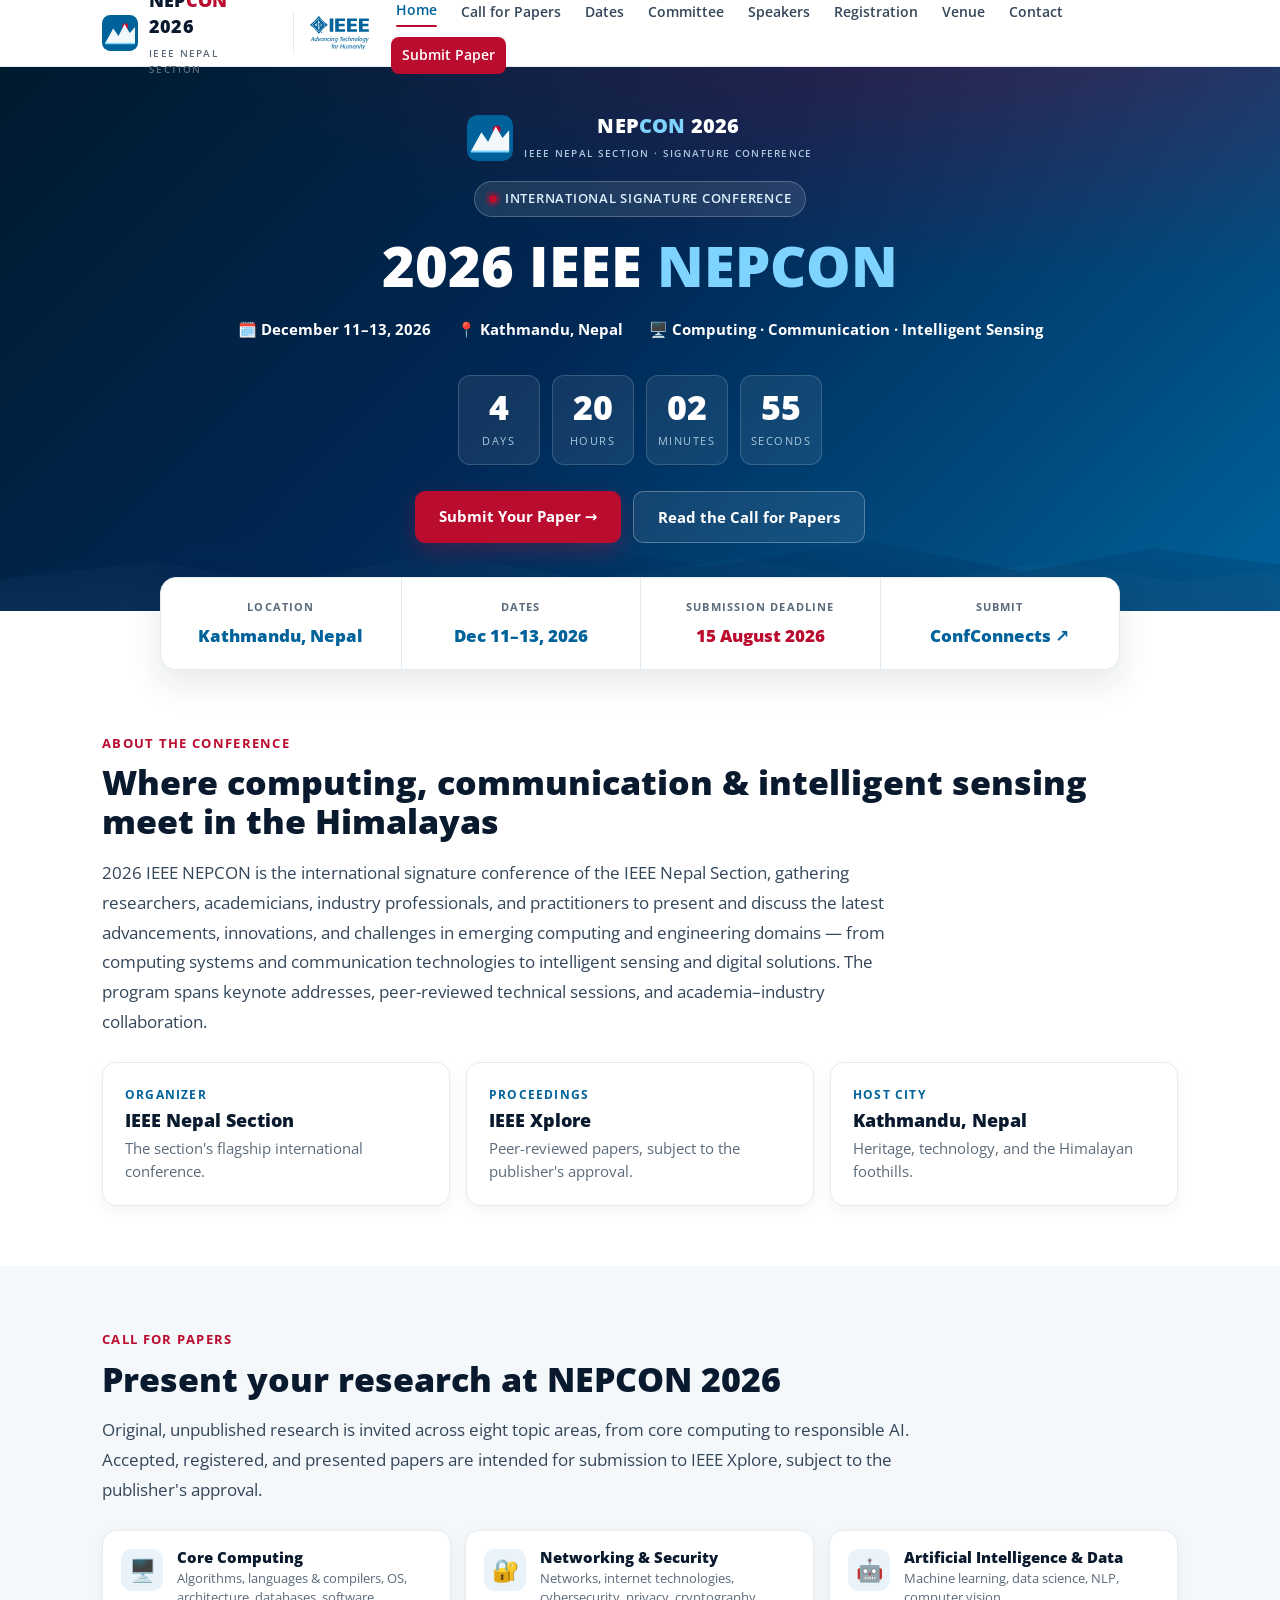
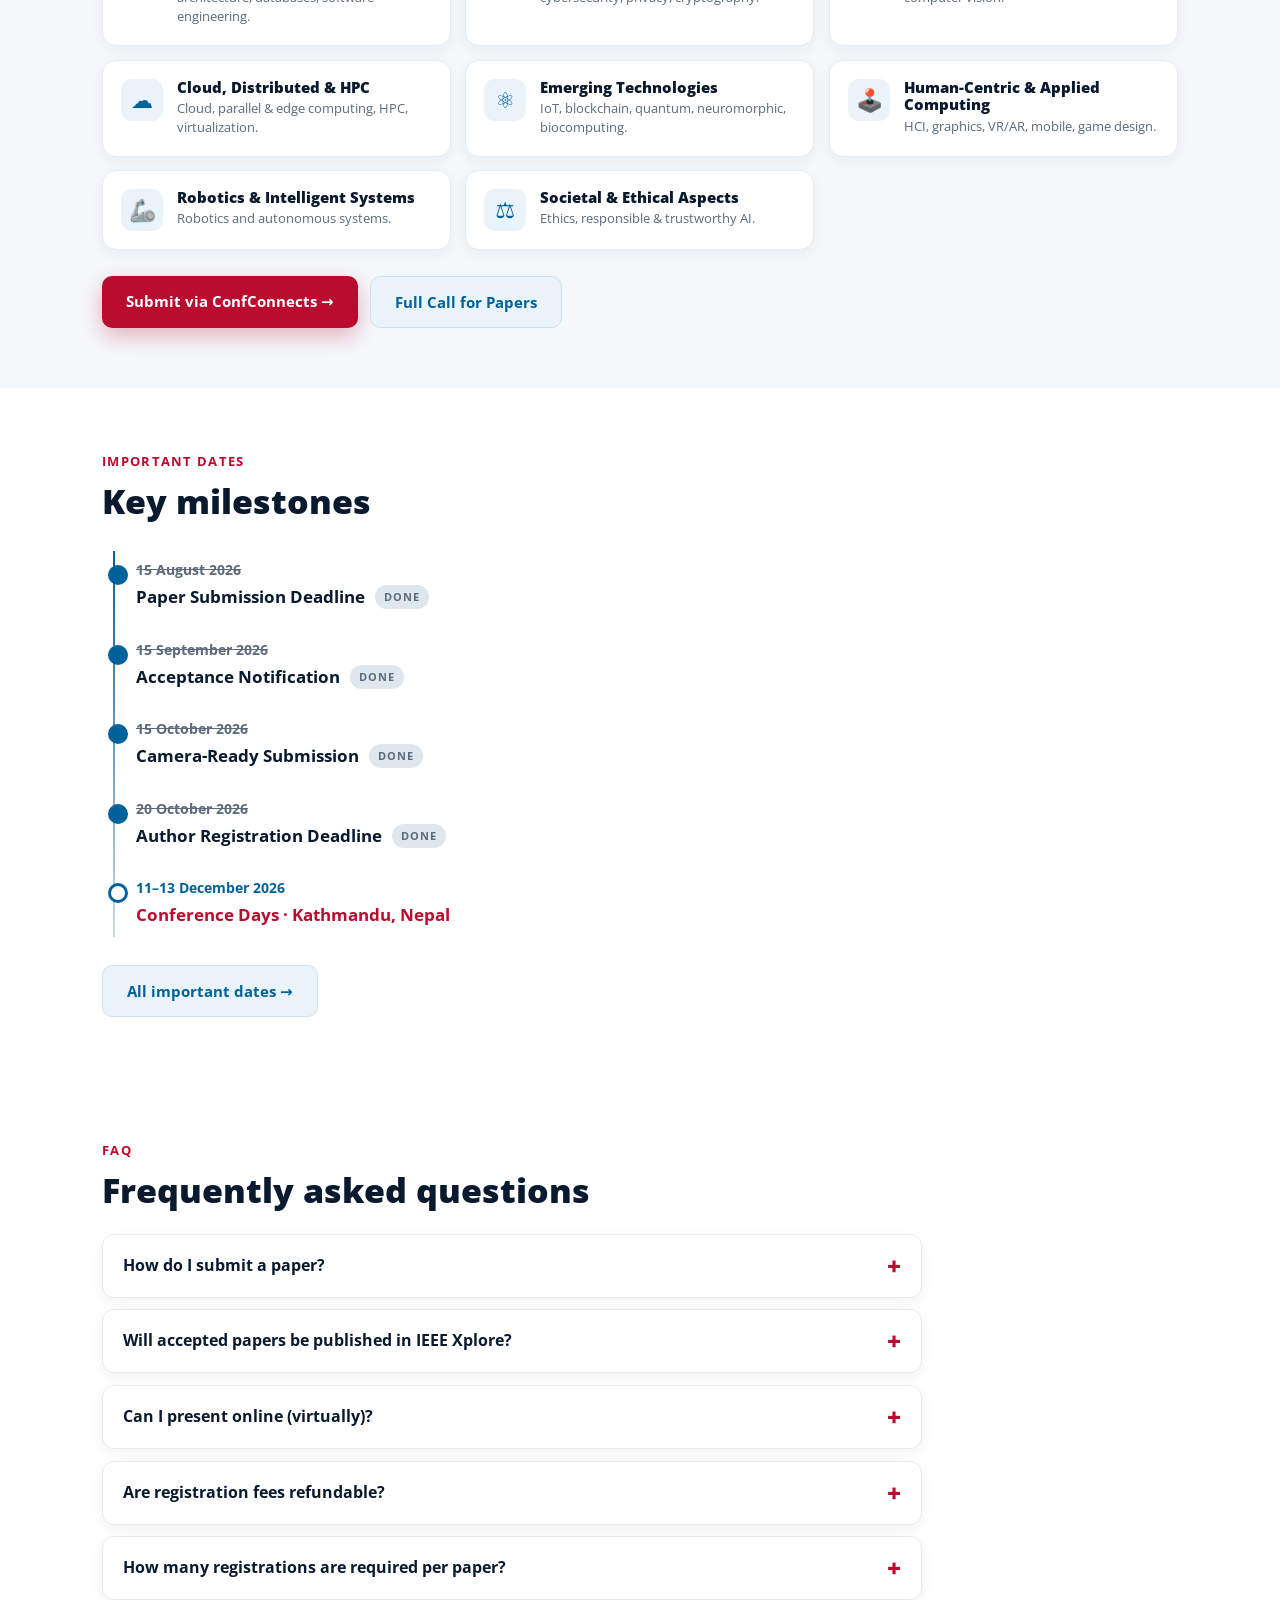
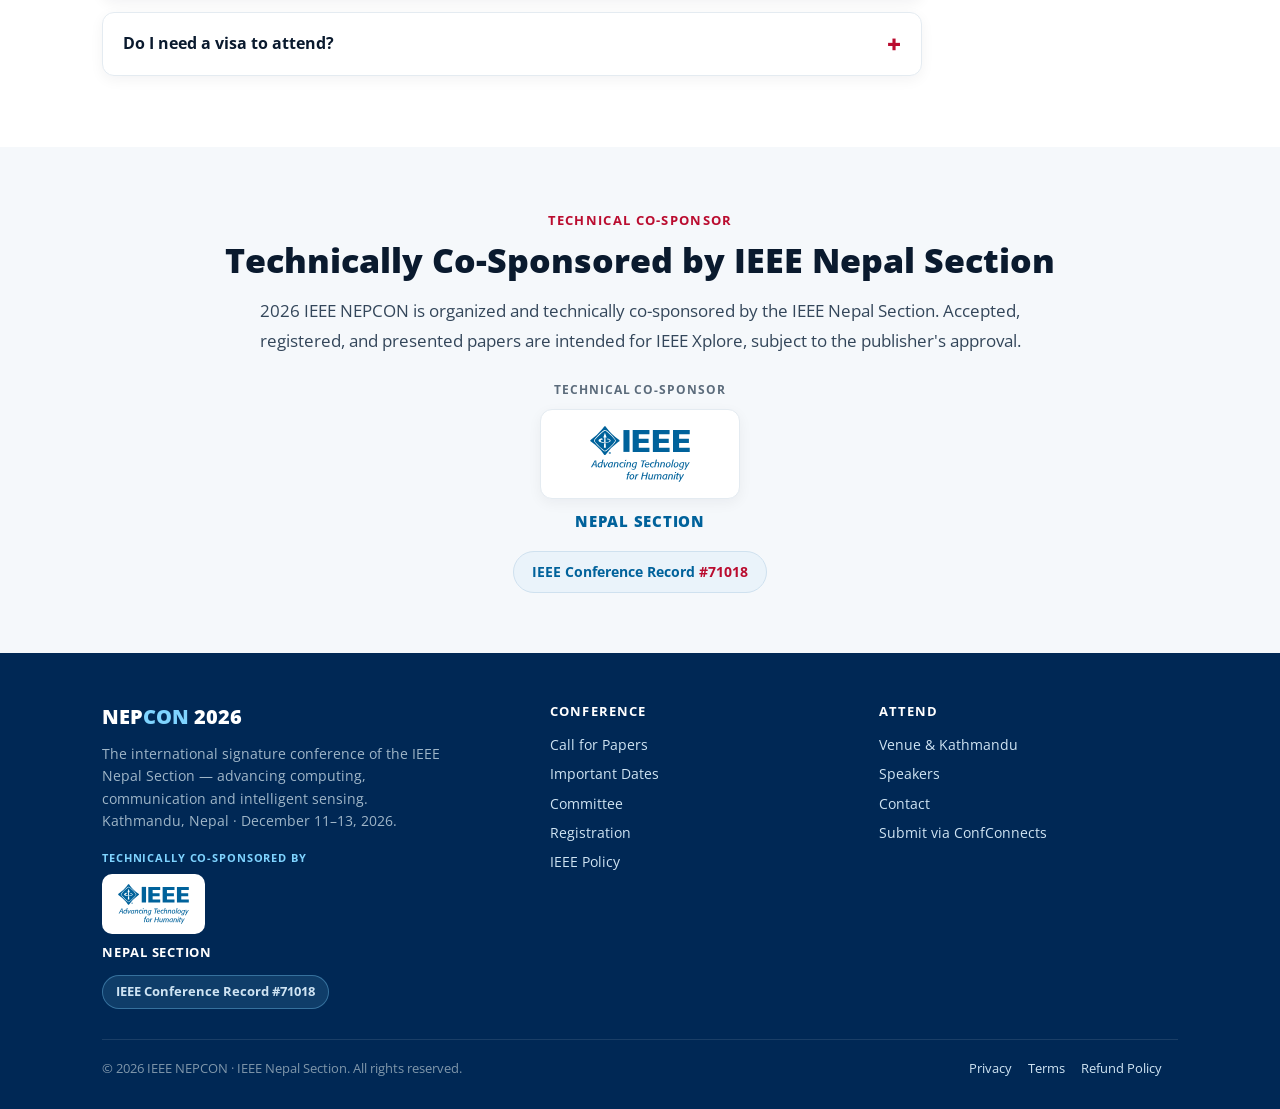
==== index.html @ d1134e8e "Initial site: 2026 IEEE NEPCON multipage website Full static site (home, CFP, dates, committee, spea" ====
<!DOCTYPE html>
<html lang="en">
<head>
<meta charset="UTF-8" />
<meta name="viewport" content="width=device-width, initial-scale=1" />
<title>2026 IEEE NEPCON — International Signature Conference of IEEE Nepal Section</title>
<meta name="description" content="2026 IEEE NEPCON — the international signature conference of the IEEE Nepal Section. Kathmandu, Nepal · December 11–13, 2026. Submit via ConfConnects." />
<link rel="icon" type="image/svg+xml" href="assets/favicon.svg" />
<link rel="stylesheet" href="assets/style.css" />
</head>
<body data-page="home">

  <section class="hero">
    <div class="inner">
      <a class="lockup" href="index.html">
        <svg class="logo" width="46" height="46" viewBox="0 0 48 48" aria-hidden="true">
          <rect width="48" height="48" rx="11" fill="#00629B"/>
          <circle cx="31" cy="15" r="4" fill="#BA0C2F"/>
          <path d="M4 38 L15 18 L22 28 L30 12 L37 24 L44 16 L44 38 Z" fill="#ffffff" opacity=".95"/>
          <path d="M4 38 L44 38" stroke="#7fd4ff" stroke-width="2"/>
        </svg>
        <span><span class="wm1">NEP<em>CON</em> 2026</span><span class="wm2">IEEE Nepal Section · Signature Conference</span></span>
      </a>
      <div><span class="badge"><span class="dot"></span>International Signature Conference</span></div>
      <h1>2026 IEEE <em>NEPCON</em></h1>
      <div class="hmeta">
        <span>🗓️ <b>December 11–13, 2026</b></span>
        <span>📍 <b>Kathmandu, Nepal</b></span>
        <span>🖥️ <b>Computing · Communication · Intelligent Sensing</b></span>
      </div>
      <div class="countdown" id="countdown"></div>
      <div class="actions">
        <a class="btn btn--primary" href="https://app.confconnects.com/conference/m8BpmCrWuCTHCgJbGHs0" target="_blank" rel="noopener">Submit Your Paper →</a>
        <a class="btn btn--ghost" href="call-for-papers.html">Read the Call for Papers</a>
      </div>
    </div>
  </section>

  <main>
    <div class="container">
      <div class="quickfacts">
        <div class="qf"><div class="qk">Location</div><div class="qv">Kathmandu, Nepal</div></div>
        <div class="qf"><div class="qk">Dates</div><div class="qv">Dec 11–13, 2026</div></div>
        <div class="qf"><div class="qk">Submission Deadline</div><div class="qv accent">15 August 2026</div></div>
        <div class="qf"><div class="qk">Submit</div><div class="qv"><a href="https://app.confconnects.com/conference/m8BpmCrWuCTHCgJbGHs0" target="_blank" rel="noopener">ConfConnects ↗</a></div></div>
      </div>
    </div>

    <section class="section">
      <div class="container">
        <span class="eyebrow">About the Conference</span>
        <h2 class="st">Where computing, communication &amp; intelligent sensing meet in the Himalayas</h2>
        <p class="lead">2026 IEEE NEPCON is the international signature conference of the IEEE Nepal Section,
        gathering researchers, academicians, industry professionals, and practitioners to present and discuss
        the latest advancements, innovations, and challenges in emerging computing and engineering domains —
        from computing systems and communication technologies to intelligent sensing and digital solutions.
        The program spans keynote addresses, peer-reviewed technical sessions, and academia–industry collaboration.</p>
        <div class="cards">
          <div class="card"><div class="k">Organizer</div><h3>IEEE Nepal Section</h3><p>The section's flagship international conference.</p></div>
          <div class="card"><div class="k">Proceedings</div><h3>IEEE Xplore</h3><p>Peer-reviewed papers, subject to the publisher's approval.</p></div>
          <div class="card"><div class="k">Host City</div><h3>Kathmandu, Nepal</h3><p>Heritage, technology, and the Himalayan foothills.</p></div>
        </div>
      </div>
    </section>

    <section class="section section--snow">
      <div class="container">
        <span class="eyebrow">Call for Papers</span>
        <h2 class="st">Present your research at NEPCON 2026</h2>
        <p class="lead">Original, unpublished research is invited across eight topic areas, from core computing to
        responsible AI. Accepted, registered, and presented papers are intended for submission to IEEE Xplore,
        subject to the publisher's approval.</p>
        <div class="tracks">
          <div class="track"><div class="ico">🖥️</div><div><h3>Core Computing</h3><p>Algorithms, languages &amp; compilers, OS, architecture, databases, software engineering.</p></div></div>
          <div class="track"><div class="ico">🔐</div><div><h3>Networking &amp; Security</h3><p>Networks, internet technologies, cybersecurity, privacy, cryptography.</p></div></div>
          <div class="track"><div class="ico">🤖</div><div><h3>Artificial Intelligence &amp; Data</h3><p>Machine learning, data science, NLP, computer vision.</p></div></div>
          <div class="track"><div class="ico">☁️</div><div><h3>Cloud, Distributed &amp; HPC</h3><p>Cloud, parallel &amp; edge computing, HPC, virtualization.</p></div></div>
          <div class="track"><div class="ico">⚛️</div><div><h3>Emerging Technologies</h3><p>IoT, blockchain, quantum, neuromorphic, biocomputing.</p></div></div>
          <div class="track"><div class="ico">🕹️</div><div><h3>Human-Centric &amp; Applied Computing</h3><p>HCI, graphics, VR/AR, mobile, game design.</p></div></div>
          <div class="track"><div class="ico">🦾</div><div><h3>Robotics &amp; Intelligent Systems</h3><p>Robotics and autonomous systems.</p></div></div>
          <div class="track"><div class="ico">⚖️</div><div><h3>Societal &amp; Ethical Aspects</h3><p>Ethics, responsible &amp; trustworthy AI.</p></div></div>
        </div>
        <div class="actions" style="justify-content:flex-start;margin-top:26px;">
          <a class="btn btn--primary" href="https://app.confconnects.com/conference/m8BpmCrWuCTHCgJbGHs0" target="_blank" rel="noopener">Submit via ConfConnects →</a>
          <a class="btn btn--light" href="call-for-papers.html">Full Call for Papers</a>
        </div>
      </div>
    </section>

    <section class="section">
      <div class="container">
        <span class="eyebrow">Important Dates</span>
        <h2 class="st">Key milestones</h2>
        <ul class="timeline">
          <li class="item" data-date="2026-08-15"><div class="date">15 August 2026</div><div class="ttl">Paper Submission Deadline</div></li>
          <li class="item" data-date="2026-09-15"><div class="date">15 September 2026</div><div class="ttl">Acceptance Notification</div></li>
          <li class="item" data-date="2026-10-15"><div class="date">15 October 2026</div><div class="ttl">Camera-Ready Submission</div></li>
          <li class="item" data-date="2026-10-20"><div class="date">20 October 2026</div><div class="ttl">Author Registration Deadline</div></li>
          <li class="item final" data-date="2026-12-11"><div class="date">11–13 December 2026</div><div class="ttl">Conference Days · Kathmandu, Nepal</div></li>
        </ul>
        <div style="margin-top:22px;"><a class="btn btn--light" href="important-dates.html">All important dates →</a></div>
      </div>
    </section>

    <section class="section">
      <div class="container">
        <span class="eyebrow">FAQ</span>
        <h2 class="st">Frequently asked questions</h2>
        <div class="faq">
          <details><summary>How do I submit a paper?</summary><p>All papers are submitted electronically through the <a href="https://app.confconnects.com/conference/m8BpmCrWuCTHCgJbGHs0" target="_blank" rel="noopener">ConfConnects portal</a> using the official IEEE conference paper template (2-column). The submission deadline is 15 August 2026 — see the <a href="call-for-papers.html">Call for Papers</a>.</p></details>
          <details><summary>Will accepted papers be published in IEEE Xplore?</summary><p>Accepted, registered, and presented papers are intended for submission to IEEE Xplore, subject to the publisher's approval and IEEE quality review.</p></details>
          <details><summary>Can I present online (virtually)?</summary><p>Yes, where permitted. Please note that <b>online presenters are not eligible for the conference kit</b> or other on-site physical materials. See <a href="registration.html">Registration</a>.</p></details>
          <details><summary>Are registration fees refundable?</summary><p>No. All registration fees are <b>non-refundable and non-transferable</b> once paid. Please review the <a href="refund.html">Refund Policy</a> before registering.</p></details>
          <details><summary>How many registrations are required per paper?</summary><p>At least one author of each accepted paper must complete a full author registration by 20 October 2026 for the paper to be presented and included in the proceedings.</p></details>
          <details><summary>Do I need a visa to attend?</summary><p>Many nationalities can obtain a visa on arrival at Tribhuvan International Airport (KTM); please verify your country's requirements in advance. Contact the organizing committee for an official invitation letter — see <a href="venue.html">Venue</a>.</p></details>
        </div>
      </div>
    </section>

    <section class="section section--snow">
      <div class="container" style="text-align:center;">
        <span class="eyebrow">Technical Co-Sponsor</span>
        <h2 class="st">Technically Co-Sponsored by IEEE Nepal Section</h2>
        <p class="lead" style="margin:0 auto;">2026 IEEE NEPCON is organized and technically co-sponsored by the
        IEEE Nepal Section. Accepted, registered, and presented papers are intended for IEEE Xplore, subject to the
        publisher's approval.</p>
        <div class="sponsor">
          <div class="slot">
            <span class="cap">Technical Co-Sponsor</span>
            <div class="logo-frame">
              <img src="assets/ieee-logo.svg" alt="IEEE Nepal Section — technical co-sponsor"
                onerror="this.style.display='none';this.nextElementSibling.style.display='block';">
              <span class="logo-text" style="display:none"><span class="l1">IEEE</span></span>
            </div>
            <div class="sec-name">Nepal Section</div>
          </div>
        </div>
        <p class="conf-badge"><a href="https://conferences.ieee.org/conferences_events/conferences/conferencedetails/71018" target="_blank" rel="noopener">IEEE Conference Record <b>#71018</b></a></p>
      </div>
    </section>
  </main>

  <script src="assets/site.js"></script>
</body>
</html>
---- assets/style.css ----
/* ============================================================
   2026 IEEE NEPCON — shared stylesheet (IEEE master-brand aligned)
   IEEE Blue #00629B primary · approved red #BA0C2F accent · Open Sans
   ============================================================ */
@import url('https://fonts.googleapis.com/css2?family=Open+Sans:wght@400;500;600;700;800&display=swap');

:root{
  --ieee:#00629B; --ieee-dark:#002855; --ieee-light:#eaf3fa;
  --accent:#BA0C2F; --navy:#0A1A2E; --snow:#F5F8FB; --slate:#5B6B7B;
  --line:#e4ebf1; --maxw:1120px;
}
*{ margin:0; padding:0; box-sizing:border-box; }
html{ scroll-behavior:smooth; }
body{ font-family:'Open Sans',system-ui,sans-serif; color:var(--navy); background:#fff;
  font-size:16px; line-height:1.6; -webkit-font-smoothing:antialiased; }
a{ color:var(--ieee); text-decoration:none; }
a:hover{ text-decoration:underline; }
img{ max-width:100%; }
.container{ max-width:var(--maxw); margin:0 auto; padding:0 22px; }
.eyebrow{ color:var(--accent); font-weight:700; letter-spacing:.1em; text-transform:uppercase; font-size:13px; }
h1,h2,h3{ font-weight:800; line-height:1.15; }

/* ---------- Buttons ---------- */
.btn{ display:inline-block; font-weight:700; font-size:15px; text-decoration:none; padding:13px 24px;
  border-radius:10px; transition:transform .15s, box-shadow .15s; cursor:pointer; }
.btn:hover{ transform:translateY(-2px); text-decoration:none; }
.btn--primary{ background:var(--accent); color:#fff; box-shadow:0 8px 22px rgba(186,12,47,.3); }
.btn--ieee{ background:var(--ieee); color:#fff; box-shadow:0 8px 22px rgba(0,98,155,.25); }
.btn--ghost{ background:rgba(255,255,255,.08); color:#fff; border:1px solid rgba(255,255,255,.28); }
.btn--light{ background:var(--ieee-light); color:var(--ieee); border:1px solid #cfe1ef; }

/* ---------- Brand lockup (conference wordmark — NOT the IEEE logo) ---------- */
.lockup{ display:inline-flex; align-items:center; gap:11px; text-decoration:none; }
.lockup:hover{ text-decoration:none; }
.lockup .logo{ flex-shrink:0; }
.lockup .wm1{ font-weight:800; font-size:18px; letter-spacing:.01em; color:var(--navy); line-height:1; }
.lockup .wm1 em{ font-style:normal; color:var(--accent); }
.lockup .wm2{ display:block; font-size:10px; font-weight:600; letter-spacing:.13em;
  text-transform:uppercase; color:var(--slate); margin-top:4px; }

/* ---------- Header / nav ---------- */
.site-header{ position:sticky; top:0; z-index:60; background:rgba(255,255,255,.93);
  backdrop-filter:blur(8px); border-bottom:1px solid var(--line); }
.site-header .inner{ display:flex; align-items:center; gap:16px; height:66px; }
.nav{ margin-left:auto; display:flex; align-items:center; gap:2px; flex-wrap:wrap; }
.nav a{ font-size:13.5px; font-weight:600; color:#33465a; padding:8px 11px; border-radius:8px; }
.nav a:hover{ background:var(--snow); color:var(--ieee); text-decoration:none; }
.nav a.active{ color:var(--ieee); }
.nav a.active::after{ content:""; display:block; height:2px; background:var(--accent); border-radius:2px; margin-top:3px; }
.nav a.cta{ background:var(--accent); color:#fff; margin-left:6px; }
.nav a.cta:hover{ background:#9d0a28; color:#fff; }
.nav-toggle{ display:none; margin-left:auto; background:none; border:1px solid var(--line);
  border-radius:8px; padding:8px 10px; font-size:18px; color:var(--ieee); cursor:pointer; }
@media(max-width:940px){
  .nav-toggle{ display:block; }
  .nav{ position:absolute; top:66px; left:0; right:0; flex-direction:column; align-items:stretch;
    background:#fff; border-bottom:1px solid var(--line); padding:10px 22px 16px; gap:2px;
    box-shadow:0 12px 24px rgba(10,26,46,.08); display:none; }
  .nav.open{ display:flex; }
  .nav a{ padding:11px 12px; font-size:15px; }
  .nav a.active::after{ display:none; }
  .nav a.cta{ margin:6px 0 0; text-align:center; }
}

/* ---------- Home hero ---------- */
.hero{ position:relative; overflow:hidden; padding:48px 24px 68px; text-align:center; color:#fff;
  background:radial-gradient(120% 90% at 82% -10%, rgba(186,12,47,.28), transparent 55%),
    linear-gradient(135deg,#001a2e 0%,var(--ieee-dark) 46%,var(--ieee) 100%); }
.hero::after{ content:""; position:absolute; left:0; right:0; bottom:-1px; height:72px;
  background:linear-gradient(to top,rgba(255,255,255,.06),transparent);
  clip-path:polygon(0 100%,0 55%,12% 30%,22% 60%,34% 18%,46% 55%,58% 25%,70% 62%,82% 30%,92% 58%,100% 40%,100% 100%); }
.hero .inner{ position:relative; z-index:2; max-width:920px; margin:0 auto; }
.hero .lockup{ margin-bottom:20px; }
.hero .lockup .wm1{ color:#fff; font-size:20px; }
.hero .lockup .wm1 em{ color:#7fd4ff; }
.hero .lockup .wm2{ color:#a9c9dd; }
.badge{ display:inline-flex; align-items:center; gap:8px; font-size:12.5px; font-weight:600; letter-spacing:.06em;
  text-transform:uppercase; padding:7px 14px; border-radius:999px; background:rgba(255,255,255,.1);
  border:1px solid rgba(255,255,255,.22); color:#dff1ff; }
.badge .dot{ width:8px; height:8px; border-radius:50%; background:var(--accent); box-shadow:0 0 0 4px rgba(186,12,47,.28); }
.hero h1{ font-size:clamp(32px,5.4vw,56px); margin:16px 0 6px; }
.hero h1 em{ font-style:normal; color:#7fd4ff; }
.hmeta{ display:flex; flex-wrap:wrap; justify-content:center; gap:14px 26px; margin:20px 0 6px; font-size:15px; color:#cfe4f3; }
.hmeta b{ color:#fff; font-weight:700; }
.actions{ display:flex; flex-wrap:wrap; gap:12px; justify-content:center; margin-top:26px; }
.countdown{ display:flex; justify-content:center; gap:12px; margin-top:34px; flex-wrap:wrap; }
.cd__cell{ min-width:82px; padding:14px 10px; border-radius:12px; background:rgba(255,255,255,.07); border:1px solid rgba(255,255,255,.16); }
.cd__num{ font-weight:800; font-size:34px; line-height:1; color:#fff; font-variant-numeric:tabular-nums; }
.cd__lbl{ font-size:11px; letter-spacing:.14em; text-transform:uppercase; color:#a9c9dd; margin-top:8px; }
@media(max-width:520px){ .cd__cell{ min-width:66px; } .cd__num{ font-size:26px; } }

/* ---------- Interior page header ---------- */
.pagehead{ background:linear-gradient(135deg,var(--ieee-dark),var(--ieee)); color:#fff; padding:40px 0 44px; }
.pagehead .eyebrow{ color:#7fd4ff; }
.pagehead h1{ font-size:clamp(28px,4.5vw,42px); margin-top:8px; }
.pagehead p{ color:#cfe4f3; margin-top:10px; max-width:720px; font-size:16px; }
.crumb{ font-size:13px; color:#a9c9dd; margin-bottom:6px; }
.crumb a{ color:#cfe4f3; }

/* ---------- Sections ---------- */
.section{ padding:60px 0; }
.section--snow{ background:var(--snow); }
h2.st{ font-size:clamp(24px,4vw,34px); margin:8px 0 16px; }
.lead{ color:#33465a; font-size:17px; line-height:1.75; max-width:820px; }

/* ---------- Highlight cards ---------- */
.cards{ display:grid; gap:16px; grid-template-columns:repeat(auto-fit,minmax(220px,1fr)); margin-top:26px; }
.card{ background:#fff; border:1px solid var(--line); border-radius:14px; padding:22px; box-shadow:0 4px 14px rgba(10,26,46,.05); }
.card .k{ font-size:12px; letter-spacing:.1em; text-transform:uppercase; color:var(--ieee); font-weight:700; }
.card h3{ font-size:18px; margin:6px 0; }
.card p{ color:var(--slate); font-size:14.5px; line-height:1.6; }

/* ---------- Tracks ---------- */
.tracks{ display:grid; gap:14px; grid-template-columns:repeat(auto-fill,minmax(300px,1fr)); margin-top:26px; }
.track{ background:#fff; border:1px solid var(--line); border-radius:14px; padding:18px; display:flex; gap:14px; box-shadow:0 4px 14px rgba(10,26,46,.05); transition:transform .15s, box-shadow .15s; }
.track:hover{ transform:translateY(-3px); box-shadow:0 10px 24px rgba(10,26,46,.1); }
.track .ico{ flex-shrink:0; width:42px; height:42px; border-radius:11px; background:var(--ieee-light); color:var(--ieee); display:flex; align-items:center; justify-content:center; font-size:22px; }
.track h3{ font-size:15px; }
.track p{ color:var(--slate); font-size:12.5px; line-height:1.5; margin-top:4px; }

/* ---------- Timeline ---------- */
.timeline{ max-width:760px; list-style:none; position:relative; padding-left:34px; margin-top:24px; }
.timeline::before{ content:""; position:absolute; left:11px; top:6px; bottom:6px; width:2px; background:linear-gradient(var(--ieee),#cdd9e3); }
.timeline .item{ position:relative; padding:14px 0; }
.timeline .item::before{ content:""; position:absolute; left:-28px; top:20px; width:14px; height:14px; border-radius:50%; background:#fff; border:3px solid var(--ieee); }
.timeline .item.done::before{ background:var(--ieee); }
.timeline .item.next::before{ background:var(--accent); border-color:var(--accent); box-shadow:0 0 0 5px rgba(186,12,47,.18); }
.timeline .date{ font-weight:700; color:var(--ieee); font-size:14px; }
.timeline .item.done .date{ color:var(--slate); text-decoration:line-through; }
.timeline .ttl{ font-size:17px; font-weight:700; margin-top:2px; display:flex; gap:10px; align-items:center; flex-wrap:wrap; }
.timeline .item.final .ttl{ color:var(--accent); }
.tag{ font-size:11px; font-weight:700; letter-spacing:.08em; text-transform:uppercase; padding:3px 9px; border-radius:999px; background:var(--accent); color:#fff; }
.tag--done{ background:#dfe7ee; color:var(--slate); }

/* ---------- Fees ---------- */
.fees{ max-width:720px; margin:26px auto 0; display:grid; gap:18px; grid-template-columns:repeat(auto-fit,minmax(240px,1fr)); }
.fee{ background:#fff; border:1px solid var(--line); border-radius:16px; padding:26px 22px; position:relative; box-shadow:0 6px 20px rgba(10,26,46,.05); display:flex; flex-direction:column; }
.fee--feat{ border-color:var(--ieee); box-shadow:0 12px 30px rgba(0,98,155,.18); }
.fee .flag{ position:absolute; top:-11px; left:22px; background:var(--ieee); color:#fff; font-size:11px; font-weight:700; letter-spacing:.08em; text-transform:uppercase; padding:4px 11px; border-radius:999px; }
.fee .tier{ font-weight:800; font-size:18px; }
.fee .cat{ font-size:12.5px; color:var(--slate); font-weight:600; margin-top:2px; }
.fee .price{ font-weight:800; font-size:36px; color:var(--ieee); margin:16px 0 0; line-height:1; }
.fee .price .lbl{ display:block; font-size:11px; font-weight:700; letter-spacing:.08em; text-transform:uppercase; color:var(--slate); margin-bottom:4px; }
.fee .npr{ font-size:13px; color:var(--slate); margin-top:4px; }
.fee .late{ font-size:13.5px; color:var(--navy); margin-top:14px; padding-top:12px; border-top:1px dashed #e2e9f0; }
.fee .late b{ color:var(--accent); }
.fee .btn{ margin-top:20px; text-align:center; }
.callout{ max-width:820px; margin:24px auto 0; background:#fff; border:1px solid var(--line); border-left:4px solid var(--accent);
  border-radius:12px; padding:18px 20px; box-shadow:0 4px 14px rgba(10,26,46,.05); }
.callout h4{ font-size:15px; color:var(--accent); }
.callout p{ color:#33465a; font-size:14.5px; margin-top:6px; }
.note{ font-size:13px; color:var(--slate); line-height:1.6; }

/* ---------- People / committee ---------- */
.grouplbl{ font-weight:700; font-size:18px; color:var(--ieee); margin:30px 0 6px; display:flex; align-items:center; gap:12px; }
.grouplbl::after{ content:""; flex:1; height:2px; background:linear-gradient(90deg,#cdd9e3,transparent); }
.people{ display:grid; gap:16px; grid-template-columns:repeat(auto-fill,minmax(200px,1fr)); margin-top:14px; }
.person{ background:#fff; border:1px solid var(--line); border-radius:14px; padding:20px 16px; text-align:center; box-shadow:0 4px 14px rgba(10,26,46,.05); transition:transform .15s, box-shadow .15s; }
.person:hover{ transform:translateY(-3px); box-shadow:0 10px 24px rgba(10,26,46,.1); }
.person .avatar{ width:84px; height:84px; border-radius:50%; margin:0 auto 12px; display:block; border:3px solid #e7eef4; object-fit:cover; }
.person .nm{ font-weight:700; font-size:15px; }
.person .rl{ color:var(--accent); font-size:12.5px; font-weight:700; margin-top:3px; }
.person .af{ color:var(--slate); font-size:12.5px; margin-top:5px; }
.tpc{ display:grid; gap:12px; grid-template-columns:repeat(auto-fill,minmax(280px,1fr)); margin-top:14px; }
.tpc .m{ background:#fff; border:1px solid var(--line); border-radius:12px; padding:12px 15px; box-shadow:0 3px 10px rgba(10,26,46,.04); }
.tpc .m b{ font-weight:700; font-size:14px; }
.tpc .m span{ display:block; color:var(--slate); font-size:12.5px; margin-top:2px; }

/* ---------- TBA / venue ---------- */
.tba{ text-align:center; background:#fff; border:1px dashed #c3d2de; border-radius:16px; padding:44px 34px; margin-top:24px; }
.tba .big{ font-weight:800; font-size:22px; color:var(--ieee); }
.tba p{ color:var(--slate); font-size:15px; margin-top:8px; }
.vsplit{ display:grid; gap:24px; grid-template-columns:1.1fr 1fr; align-items:start; margin-top:24px; }
@media(max-width:760px){ .vsplit{ grid-template-columns:1fr; } }
.vcard{ background:#fff; border:1px solid var(--line); border-radius:16px; padding:24px; box-shadow:0 6px 20px rgba(10,26,46,.05); }
.vcard h3{ font-size:20px; }
.pill{ display:inline-block; margin-top:6px; background:var(--ieee-light); color:var(--ieee); font-size:12px; font-weight:700; padding:4px 11px; border-radius:999px; }
.vfacts{ list-style:none; margin-top:14px; }
.vfacts li{ padding:9px 0; border-top:1px solid #eef3f7; font-size:14px; display:flex; gap:10px; }
.vfacts li b{ min-width:120px; color:var(--ieee); }
.vmap{ border:0; width:100%; height:340px; border-radius:16px; box-shadow:0 6px 20px rgba(10,26,46,.08); }
.chips{ display:flex; flex-wrap:wrap; gap:9px; margin-top:16px; }
.chip{ background:#fff; border:1px solid #e0e8ef; border-radius:999px; padding:7px 13px; font-size:12.5px; }

/* ---------- Policy row list ---------- */
.rows{ background:#fff; border:1px solid var(--line); border-radius:16px; overflow:hidden; box-shadow:0 6px 20px rgba(10,26,46,.05); max-width:860px; margin-top:24px; }
.rows .row{ padding:20px 24px; border-top:1px solid #eef3f7; display:flex; gap:16px; }
.rows .row:first-child{ border-top:0; }
.rows .ico{ flex-shrink:0; width:40px; height:40px; border-radius:10px; background:var(--ieee-light); color:var(--ieee); display:flex; align-items:center; justify-content:center; font-size:20px; }
.rows h3{ font-size:16px; }
.rows p{ color:var(--slate); font-size:14px; line-height:1.6; margin-top:4px; }

/* ---------- Prose (privacy / terms / refund) ---------- */
.prose{ max-width:820px; }
.prose h2{ font-size:22px; color:var(--navy); margin:30px 0 10px; }
.prose h2:first-child{ margin-top:0; }
.prose p{ color:#33465a; font-size:15.5px; margin:10px 0; }
.prose ul{ margin:10px 0 10px 22px; color:#33465a; font-size:15.5px; }
.prose li{ margin:6px 0; }
.prose .updated{ color:var(--slate); font-size:13px; }

/* ---------- Header co-branding: official IEEE logo ----------
   Drop the official artwork at assets/ieee-logo.png; it renders here with clear
   space. Fallback is the plain "IEEE" letters (NOT the redrawn kite). */
.cobrand{ display:flex; align-items:center; padding-left:16px; margin-left:4px; border-left:1px solid var(--line); min-height:42px; }
.cobrand .ieee-art{ max-height:34px; width:auto; display:block; }
.cobrand .logo-text .l1{ font-weight:800; font-size:20px; letter-spacing:.08em; color:var(--ieee); }
@media(max-width:940px){ .cobrand{ display:none; } }

/* ---------- Technical sponsor ---------- */
.sponsor{ display:flex; flex-wrap:wrap; align-items:center; justify-content:center; gap:26px; margin-top:24px; }
.sponsor .slot{ display:flex; flex-direction:column; align-items:center; gap:10px; }
.sponsor .slot .cap{ font-size:12px; font-weight:700; letter-spacing:.08em; text-transform:uppercase; color:var(--slate); }
/* Official-logo image slot: drop the real IEEE artwork in as the <img> src.
   The .logo-frame fallback is a compliant text placeholder (NOT the IEEE kite). */
.logo-frame{ min-width:200px; min-height:88px; padding:16px 24px; background:#fff; border:1px solid var(--line);
  border-radius:12px; display:flex; align-items:center; justify-content:center; box-shadow:0 4px 14px rgba(10,26,46,.05); }
.logo-frame img{ max-height:56px; width:auto; display:block; }
.logo-text{ text-align:center; line-height:1; }
.logo-text .l1{ font-weight:800; font-size:30px; letter-spacing:.06em; color:var(--ieee); }
.logo-text .l2{ font-size:12px; font-weight:600; letter-spacing:.1em; text-transform:uppercase; color:var(--slate); margin-top:6px; }
/* "IEEE Nepal Section" signature = official IEEE logo + persistent section name */
.sponsor .slot .sec-name{ font-weight:800; color:var(--ieee); font-size:15px; letter-spacing:.05em; text-transform:uppercase; }
.foot-sec{ color:#fff; font-weight:700; font-size:12.5px; letter-spacing:.06em; text-transform:uppercase; margin-top:9px; }
.foot-rec{ margin-top:12px; }
.foot-rec a{ display:inline-block; background:rgba(127,212,255,.12); border:1px solid rgba(127,212,255,.35);
  color:#7fd4ff; font-weight:700; font-size:12.5px; padding:6px 13px; border-radius:999px; }
.foot-rec a:hover{ background:rgba(127,212,255,.2); text-decoration:none; }
/* Home co-sponsor conference-record badge */
.conf-badge{ margin-top:18px; }
.conf-badge a{ display:inline-block; background:var(--ieee-light); border:1px solid #cfe1ef; color:var(--ieee);
  font-weight:700; font-size:14px; padding:9px 18px; border-radius:999px; }
.conf-badge a:hover{ background:#dcecf7; text-decoration:none; }
.conf-badge b{ color:var(--accent); }

/* ---------- Footer ---------- */
.site-footer{ background:var(--ieee-dark); color:#9fb6c8; padding:48px 0 30px; font-size:14px; }
.site-footer a{ color:#cfe4f3; }
.foot-grid{ display:grid; gap:30px; grid-template-columns:1.4fr 1fr 1fr; }
@media(max-width:760px){ .foot-grid{ grid-template-columns:1fr; } }
.site-footer h4{ color:#fff; font-size:13px; letter-spacing:.08em; text-transform:uppercase; margin-bottom:12px; }
.site-footer ul{ list-style:none; }
.site-footer li{ margin:7px 0; }
.foot-brand .wm1{ color:#fff; font-weight:800; font-size:20px; }
.foot-brand .wm1 em{ font-style:normal; color:#7fd4ff; }
.foot-brand p{ margin-top:10px; max-width:340px; line-height:1.6; }
.foot-sponsor{ margin-top:16px; }
.foot-sponsor .cap{ font-size:11px; font-weight:700; letter-spacing:.08em; text-transform:uppercase; color:#7fd4ff; }
.foot-logo{ display:inline-flex; align-items:center; background:#fff; border-radius:10px; padding:10px 16px; margin-top:8px; }
.foot-logo img{ max-height:40px; }
.foot-logo .logo-text .l1{ font-size:22px; }
.foot-logo .logo-text .l2{ font-size:10px; }
.legal{ border-top:1px solid rgba(255,255,255,.1); margin-top:30px; padding-top:18px; display:flex; flex-wrap:wrap; gap:10px 20px; justify-content:space-between; font-size:13px; color:#7f97ab; }
.legal .links a{ margin-right:16px; }

/* ============================================================
   Enhancements: a11y, deadline banner, quick facts, reveal, FAQ, back-to-top
   ============================================================ */

/* Skip link + focus visibility */
.skip{ position:absolute; left:-999px; top:0; background:#fff; color:var(--ieee); padding:10px 16px;
  z-index:120; border-radius:0 0 8px 0; font-weight:700; box-shadow:0 4px 14px rgba(10,26,46,.15); }
.skip:focus{ left:0; }
a:focus-visible, button:focus-visible, .btn:focus-visible, summary:focus-visible{ outline:3px solid #7fb2d6; outline-offset:2px; border-radius:6px; }

/* Submission-deadline banner (injected above the header) */
.deadline-bar{ position:relative; background:linear-gradient(90deg,var(--accent),#8f0a24); color:#fff;
  font-size:13.5px; text-align:center; padding:9px 42px 9px 16px; }
.deadline-bar b{ font-weight:800; }
.deadline-bar a{ color:#fff; text-decoration:underline; font-weight:700; }
.deadline-bar a:hover{ opacity:.9; }
.deadline-bar .x{ position:absolute; right:10px; top:50%; transform:translateY(-50%); background:none; border:0;
  color:#fff; font-size:18px; line-height:1; cursor:pointer; opacity:.85; padding:4px 8px; }
.deadline-bar .x:hover{ opacity:1; }

/* Extra depth for the home hero (back mountain range) */
.hero::before{ content:""; position:absolute; left:0; right:0; bottom:-1px; height:118px; z-index:1; opacity:.55;
  background:linear-gradient(to top, rgba(0,40,85,.65), transparent);
  clip-path:polygon(0 100%,0 72%,15% 42%,28% 66%,40% 32%,55% 62%,68% 40%,80% 66%,90% 46%,100% 60%,100% 100%); }

/* Quick-facts bar under the hero */
.quickfacts{ background:#fff; border:1px solid var(--line); border-radius:16px; box-shadow:0 14px 34px rgba(10,26,46,.1);
  max-width:960px; margin:-34px auto 0; position:relative; z-index:5; display:grid; grid-template-columns:repeat(4,1fr); overflow:hidden; }
.quickfacts .qf{ padding:20px 18px; text-align:center; border-left:1px solid var(--line); }
.quickfacts .qf:first-child{ border-left:0; }
.qf .qk{ font-size:11px; letter-spacing:.1em; text-transform:uppercase; color:var(--slate); font-weight:700; }
.qf .qv{ font-weight:800; font-size:17px; color:var(--ieee); margin-top:6px; }
.qf .qv.accent{ color:var(--accent); }
.qf .qv a{ text-decoration:none; }
@media(max-width:760px){ .quickfacts{ grid-template-columns:repeat(2,1fr); margin-top:-20px; }
  .quickfacts .qf:nth-child(3){ border-left:0; }
  .quickfacts .qf{ border-top:1px solid var(--line); } .quickfacts .qf:first-child,.quickfacts .qf:nth-child(2){ border-top:0; } }

/* Scroll reveal (class is added by JS, so no-JS keeps content visible) */
.reveal{ opacity:0; transform:translateY(18px); transition:opacity .6s ease, transform .6s ease; will-change:opacity, transform; }
.reveal.in{ opacity:1; transform:none; }

/* FAQ accordion */
.faq{ max-width:820px; margin-top:24px; }
.faq details{ background:#fff; border:1px solid var(--line); border-radius:12px; padding:0 20px; margin-bottom:12px; box-shadow:0 4px 14px rgba(10,26,46,.05); }
.faq summary{ list-style:none; cursor:pointer; padding:18px 0; font-weight:700; font-size:16px; display:flex; justify-content:space-between; align-items:center; gap:14px; }
.faq summary::-webkit-details-marker{ display:none; }
.faq summary::after{ content:"+"; color:var(--accent); font-size:24px; font-weight:800; line-height:1; flex-shrink:0; }
.faq details[open] summary::after{ content:"\2013"; }
.faq details p{ color:#33465a; padding:0 0 18px; font-size:15px; line-height:1.7; margin:0; }
.faq details p a{ font-weight:600; }

/* Back-to-top button */
.to-top{ position:fixed; right:20px; bottom:20px; width:46px; height:46px; border-radius:50%; background:var(--ieee);
  color:#fff; border:0; font-size:20px; cursor:pointer; box-shadow:0 8px 22px rgba(0,98,155,.4);
  opacity:0; pointer-events:none; transition:opacity .25s, transform .25s; z-index:70; }
.to-top.show{ opacity:1; pointer-events:auto; }
.to-top:hover{ transform:translateY(-3px); }

@media (prefers-reduced-motion: reduce){
  .reveal{ opacity:1 !important; transform:none !important; transition:none !important; }
  .btn:hover, .track:hover, .person:hover, .to-top:hover{ transform:none !important; }
  html{ scroll-behavior:auto; }
}

/* Printing any page: show all content (no reveal), drop screen-only chrome */
@media print{
  .reveal{ opacity:1 !important; transform:none !important; }
  .deadline-bar, .to-top, .skip, .nav-toggle{ display:none !important; }
  .site-header{ position:static; }
}
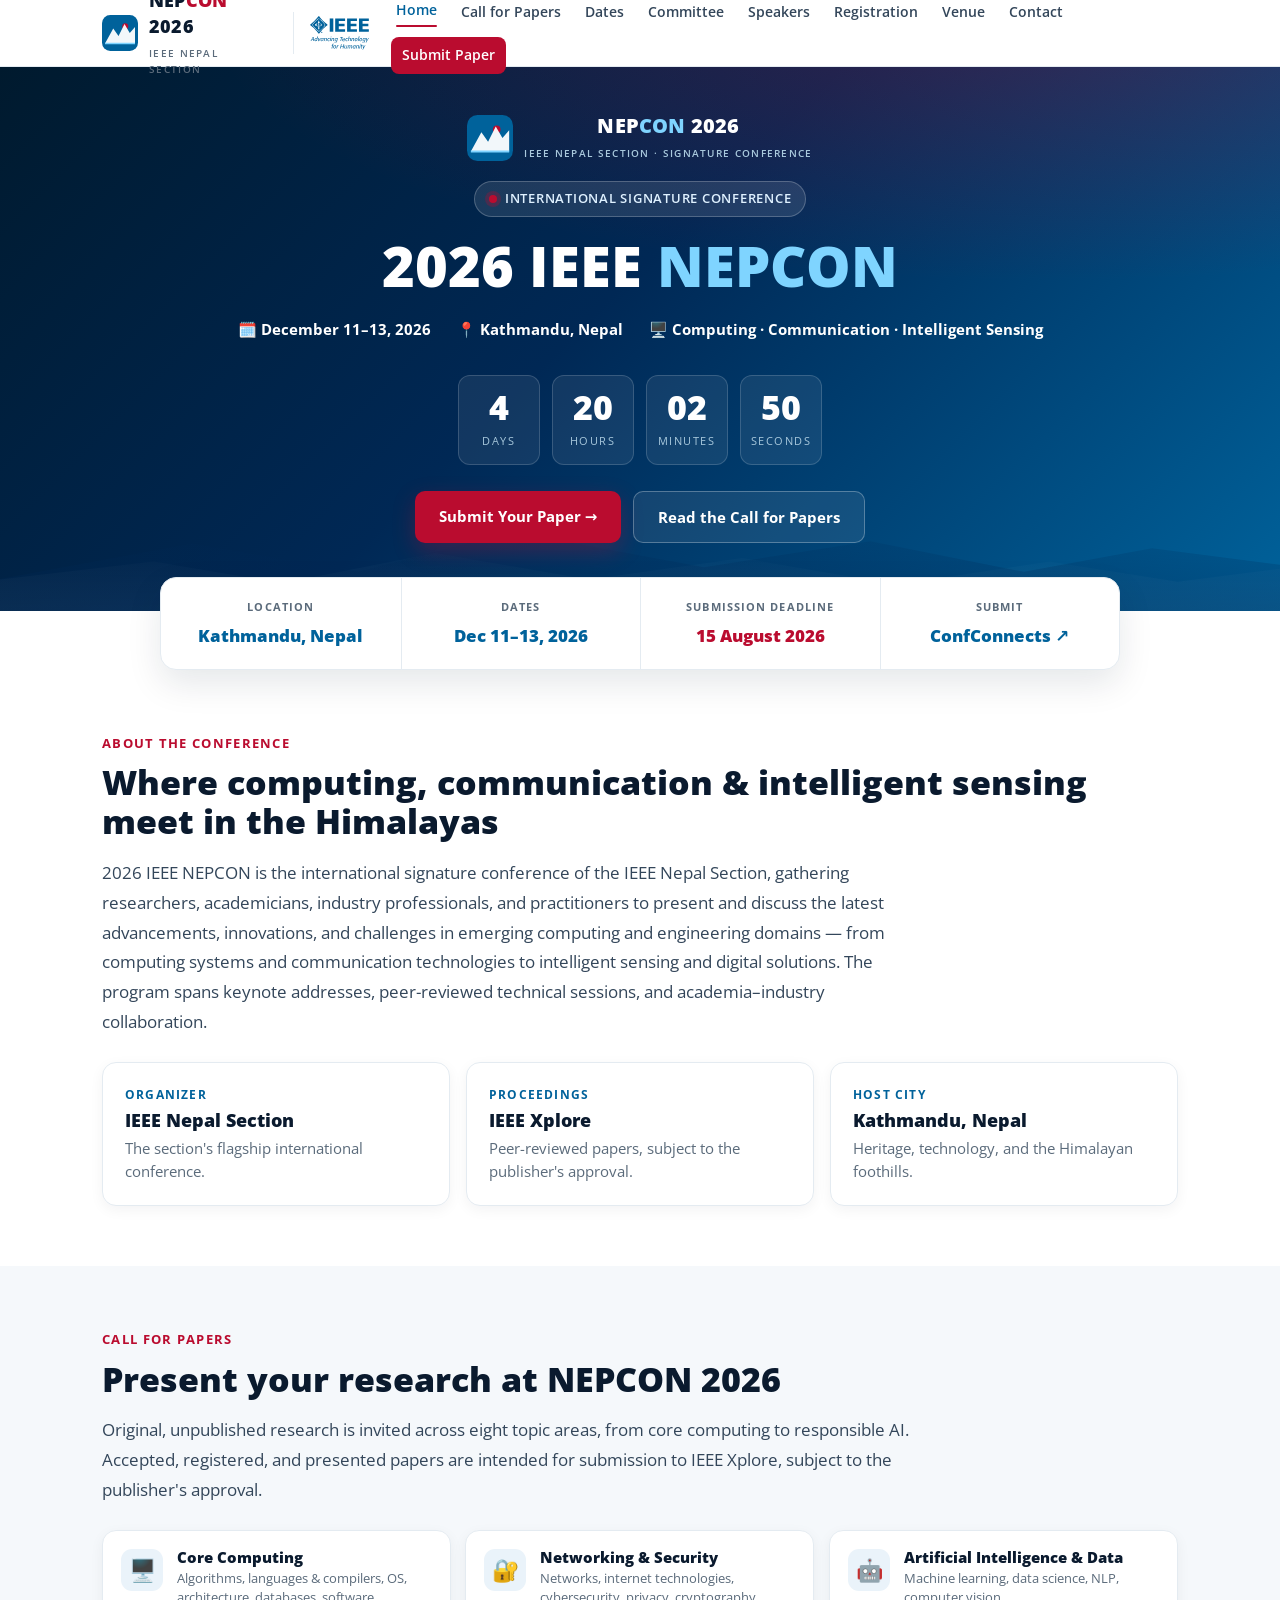
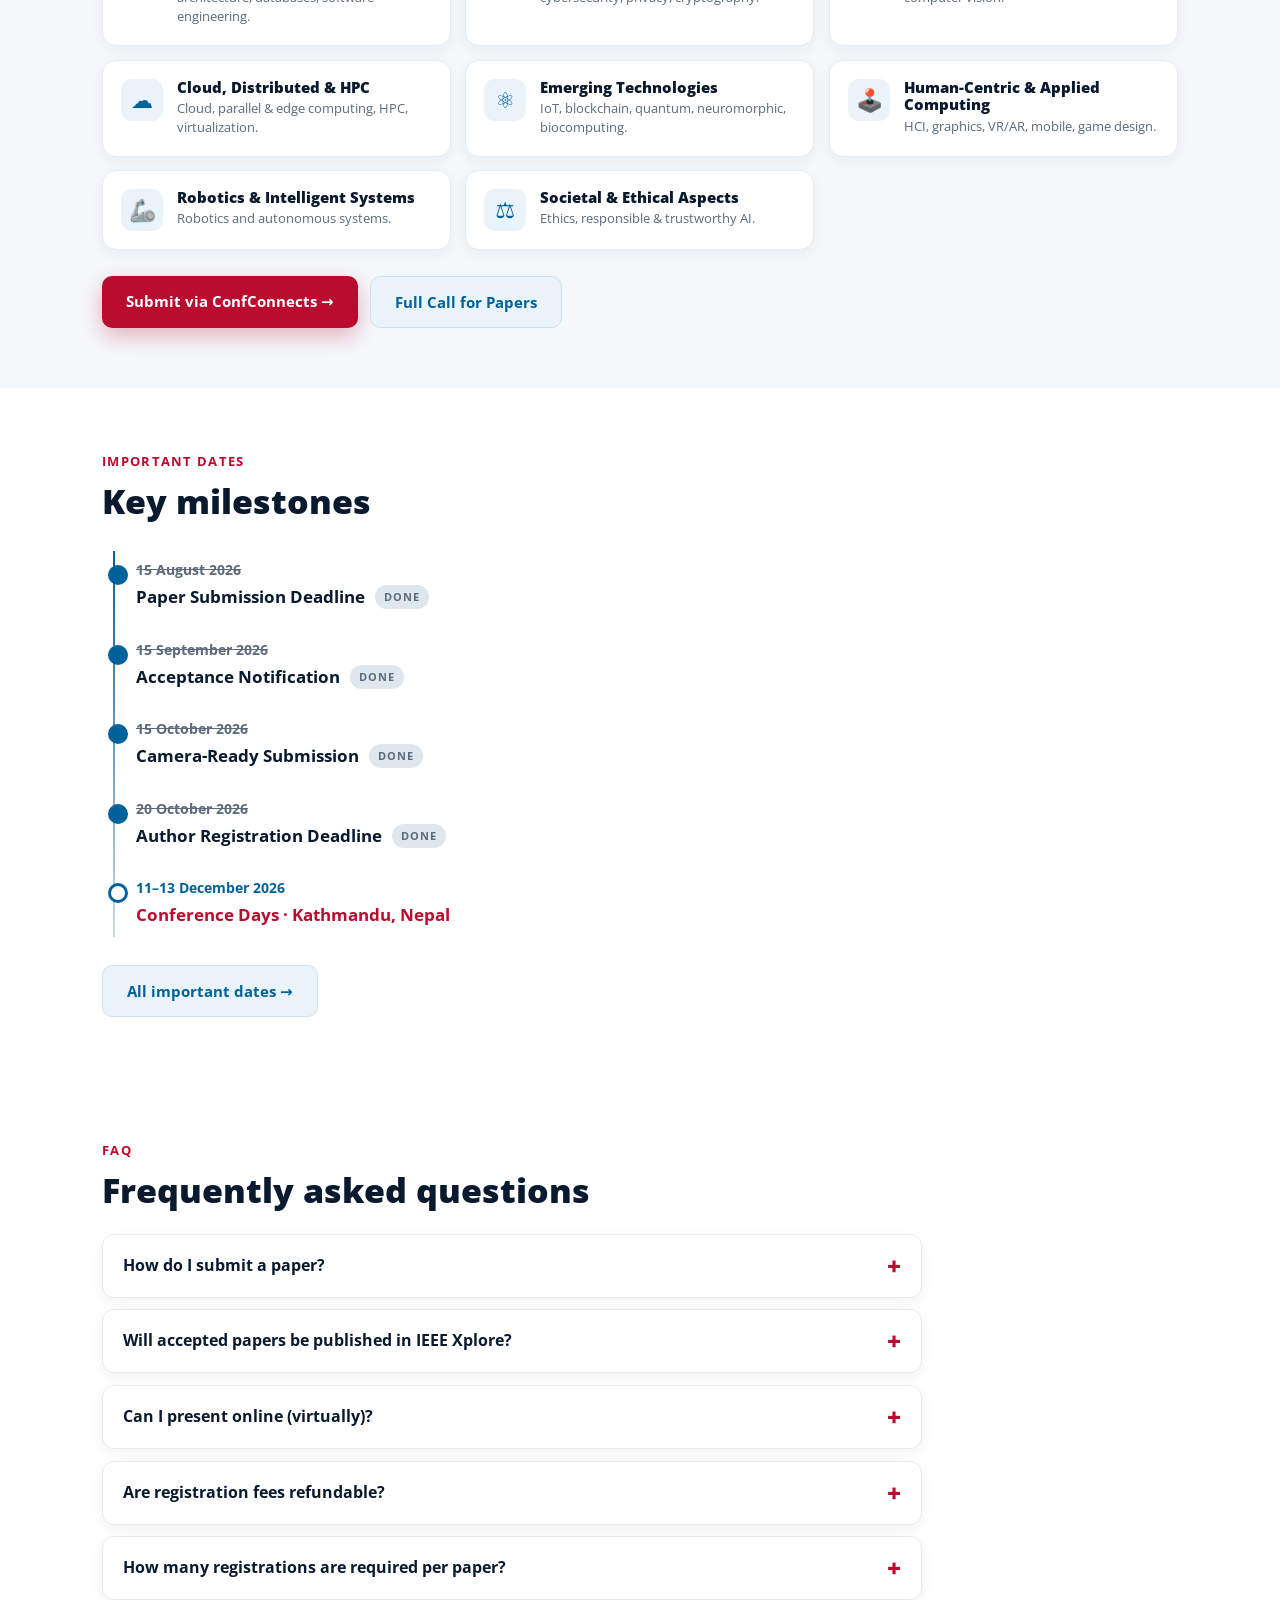
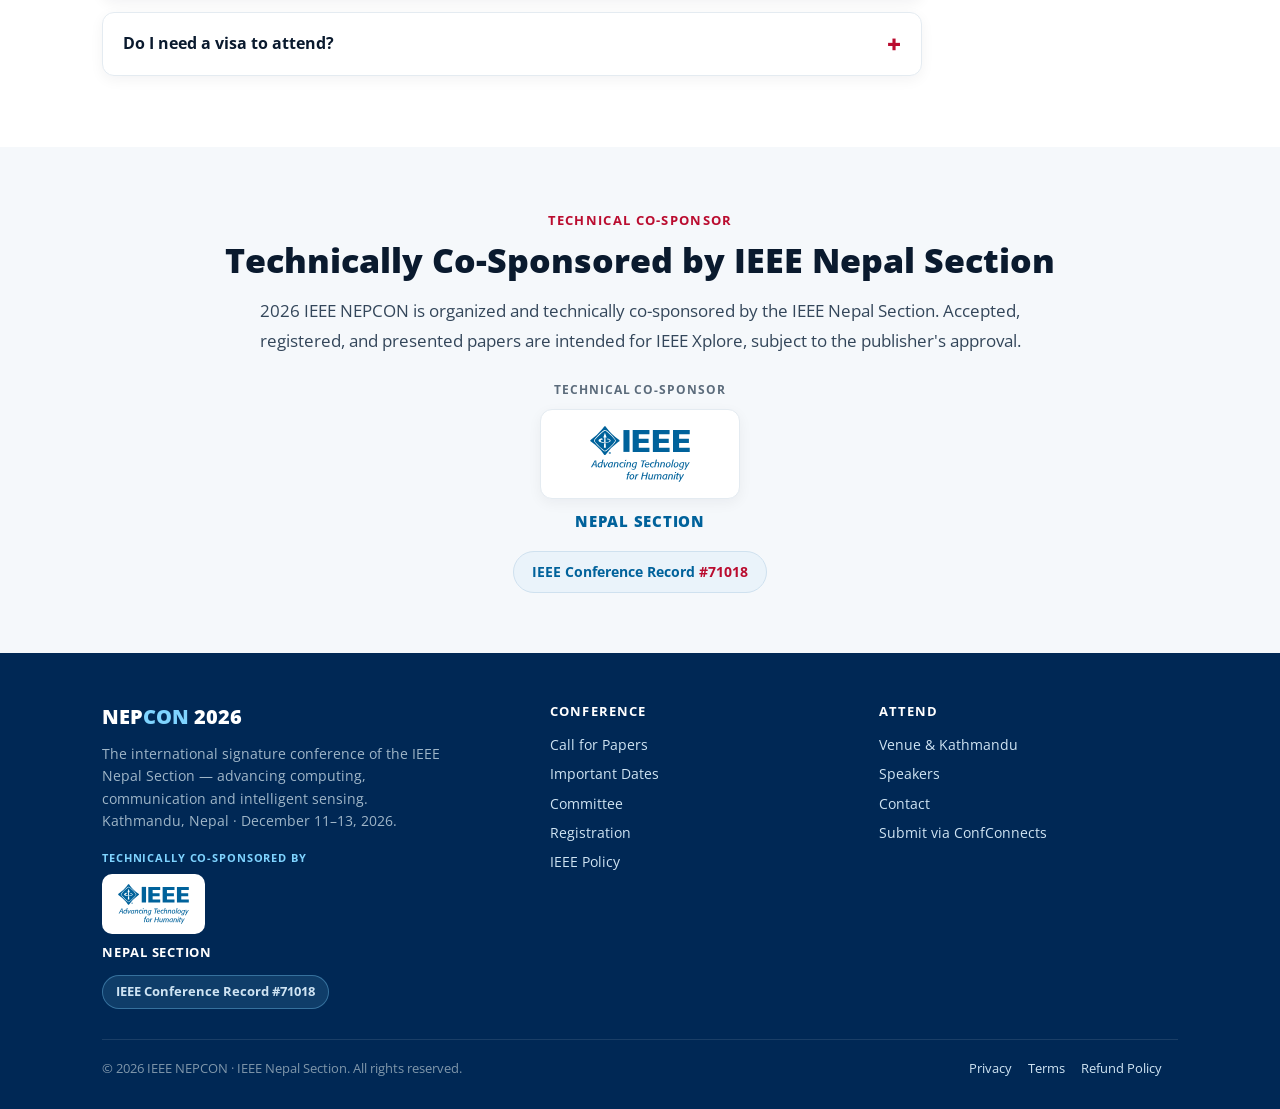
==== commit 2f2ff312: "Use clean root links (./) for Home so URL doesn't show index.html Co-Authored-By: Claude Opus 4.8 (1" ====
--- a/index.html
+++ b/index.html
@@ -12,7 +12,7 @@
 
   <section class="hero">
     <div class="inner">
-      <a class="lockup" href="index.html">
+      <a class="lockup" href="./">
         <svg class="logo" width="46" height="46" viewBox="0 0 48 48" aria-hidden="true">
           <rect width="48" height="48" rx="11" fill="#00629B"/>
           <circle cx="31" cy="15" r="4" fill="#BA0C2F"/>
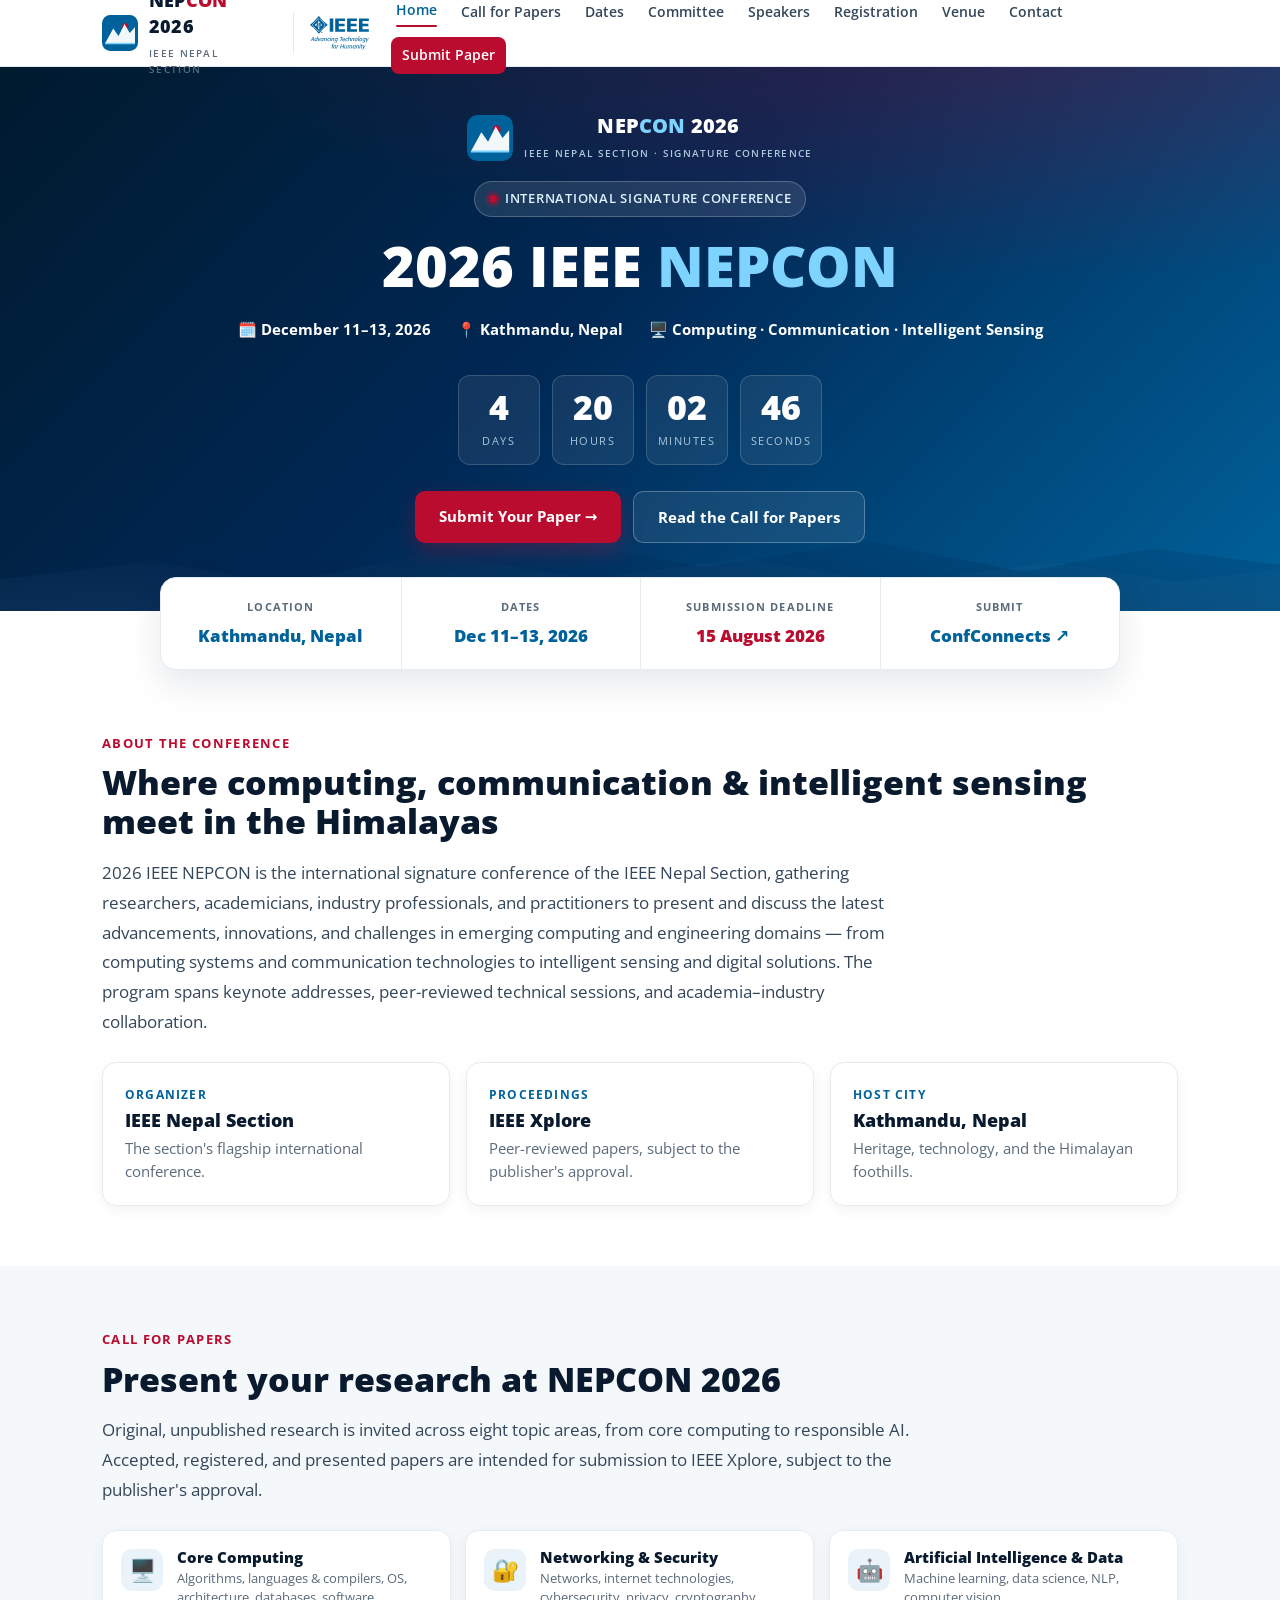
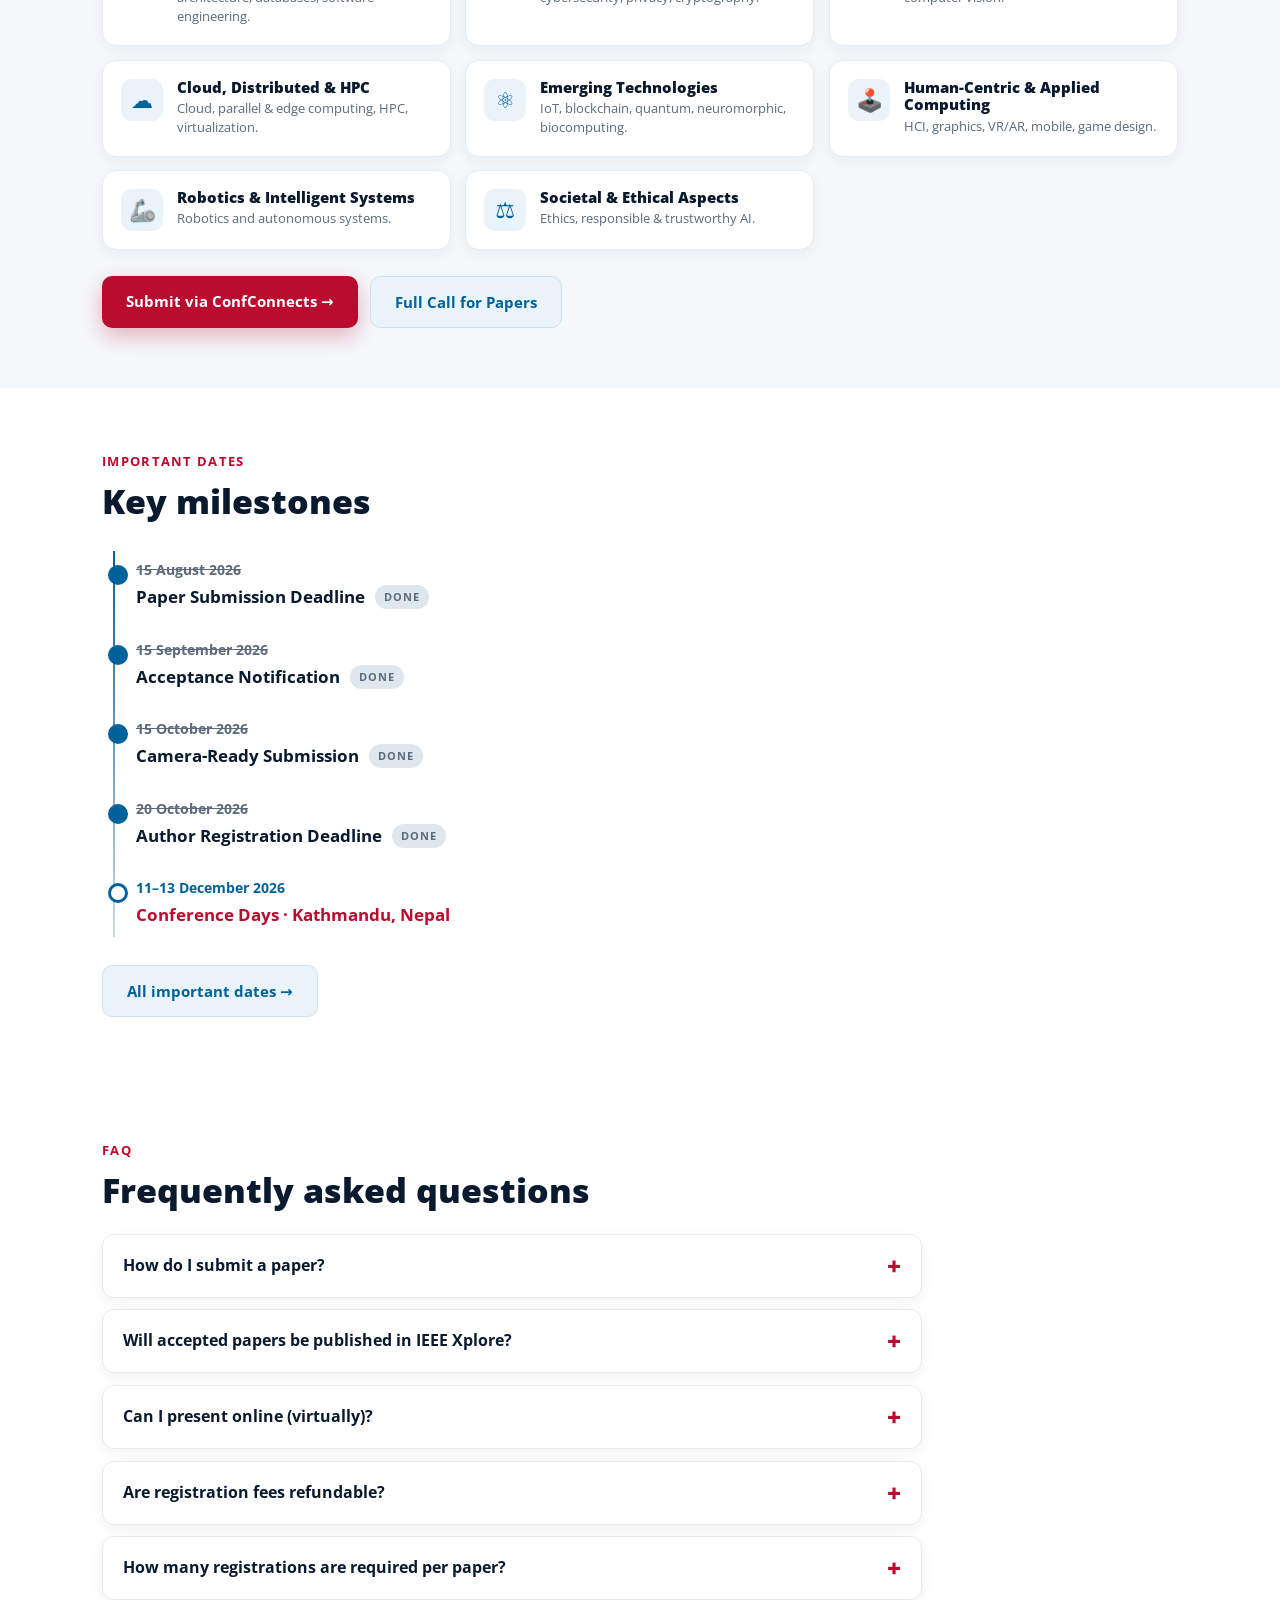
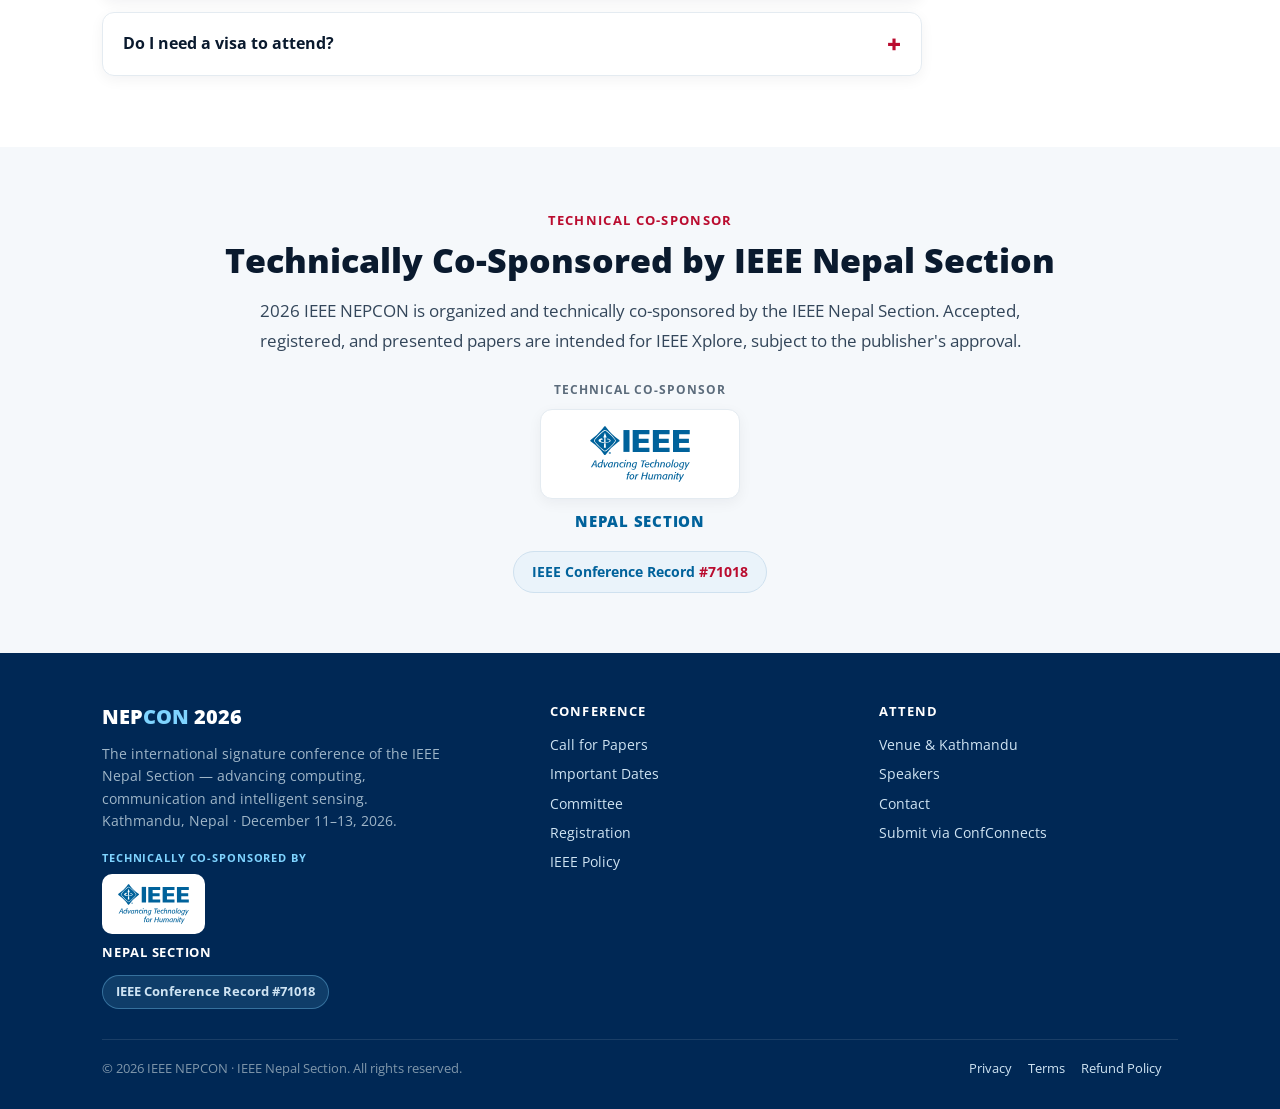
==== commit 258e3be1: "Use official IEEE logo as the site favicon Co-Authored-By: Claude Opus 4.8 (1M context) <noreply@ant" ====
--- a/index.html
+++ b/index.html
@@ -5,7 +5,7 @@
 <meta name="viewport" content="width=device-width, initial-scale=1" />
 <title>2026 IEEE NEPCON — International Signature Conference of IEEE Nepal Section</title>
 <meta name="description" content="2026 IEEE NEPCON — the international signature conference of the IEEE Nepal Section. Kathmandu, Nepal · December 11–13, 2026. Submit via ConfConnects." />
-<link rel="icon" type="image/svg+xml" href="assets/favicon.svg" />
+<link rel="icon" type="image/svg+xml" href="assets/ieee-logo.svg" />
 <link rel="stylesheet" href="assets/style.css" />
 </head>
 <body data-page="home">
--- a/assets/style.css
+++ b/assets/style.css
@@ -263,6 +263,22 @@
 .skip:focus{ left:0; }
 a:focus-visible, button:focus-visible, .btn:focus-visible, summary:focus-visible{ outline:3px solid #7fb2d6; outline-offset:2px; border-radius:6px; }
 
+/* Contact form */
+.cform{ max-width:720px; margin-top:20px; }
+.cform label{ display:block; font-weight:600; font-size:14px; color:var(--navy); margin-top:16px; }
+.cform .req{ color:var(--accent); }
+.cform input, .cform textarea{ width:100%; margin-top:6px; padding:12px 14px; border:1px solid #d5dfe8; border-radius:10px;
+  font:inherit; font-size:15px; background:#fff; color:var(--navy); }
+.cform textarea{ resize:vertical; }
+.cform input:focus, .cform textarea:focus{ outline:none; border-color:var(--ieee); box-shadow:0 0 0 3px rgba(0,98,155,.12); }
+.cform .frow{ display:grid; grid-template-columns:1fr 1fr; gap:16px; }
+@media(max-width:600px){ .cform .frow{ grid-template-columns:1fr; } }
+.cform button{ margin-top:20px; border:0; cursor:pointer; }
+.cform .hp{ position:absolute; left:-9999px; width:1px; height:1px; opacity:0; }
+.form-status{ margin-top:14px; font-size:14.5px; font-weight:600; min-height:1.2em; }
+.form-status.ok{ color:#00843D; }
+.form-status.err{ color:var(--accent); }
+
 /* Submission-deadline banner (injected above the header) */
 .deadline-bar{ position:relative; background:linear-gradient(90deg,var(--accent),#8f0a24); color:#fff;
   font-size:13.5px; text-align:center; padding:9px 42px 9px 16px; }
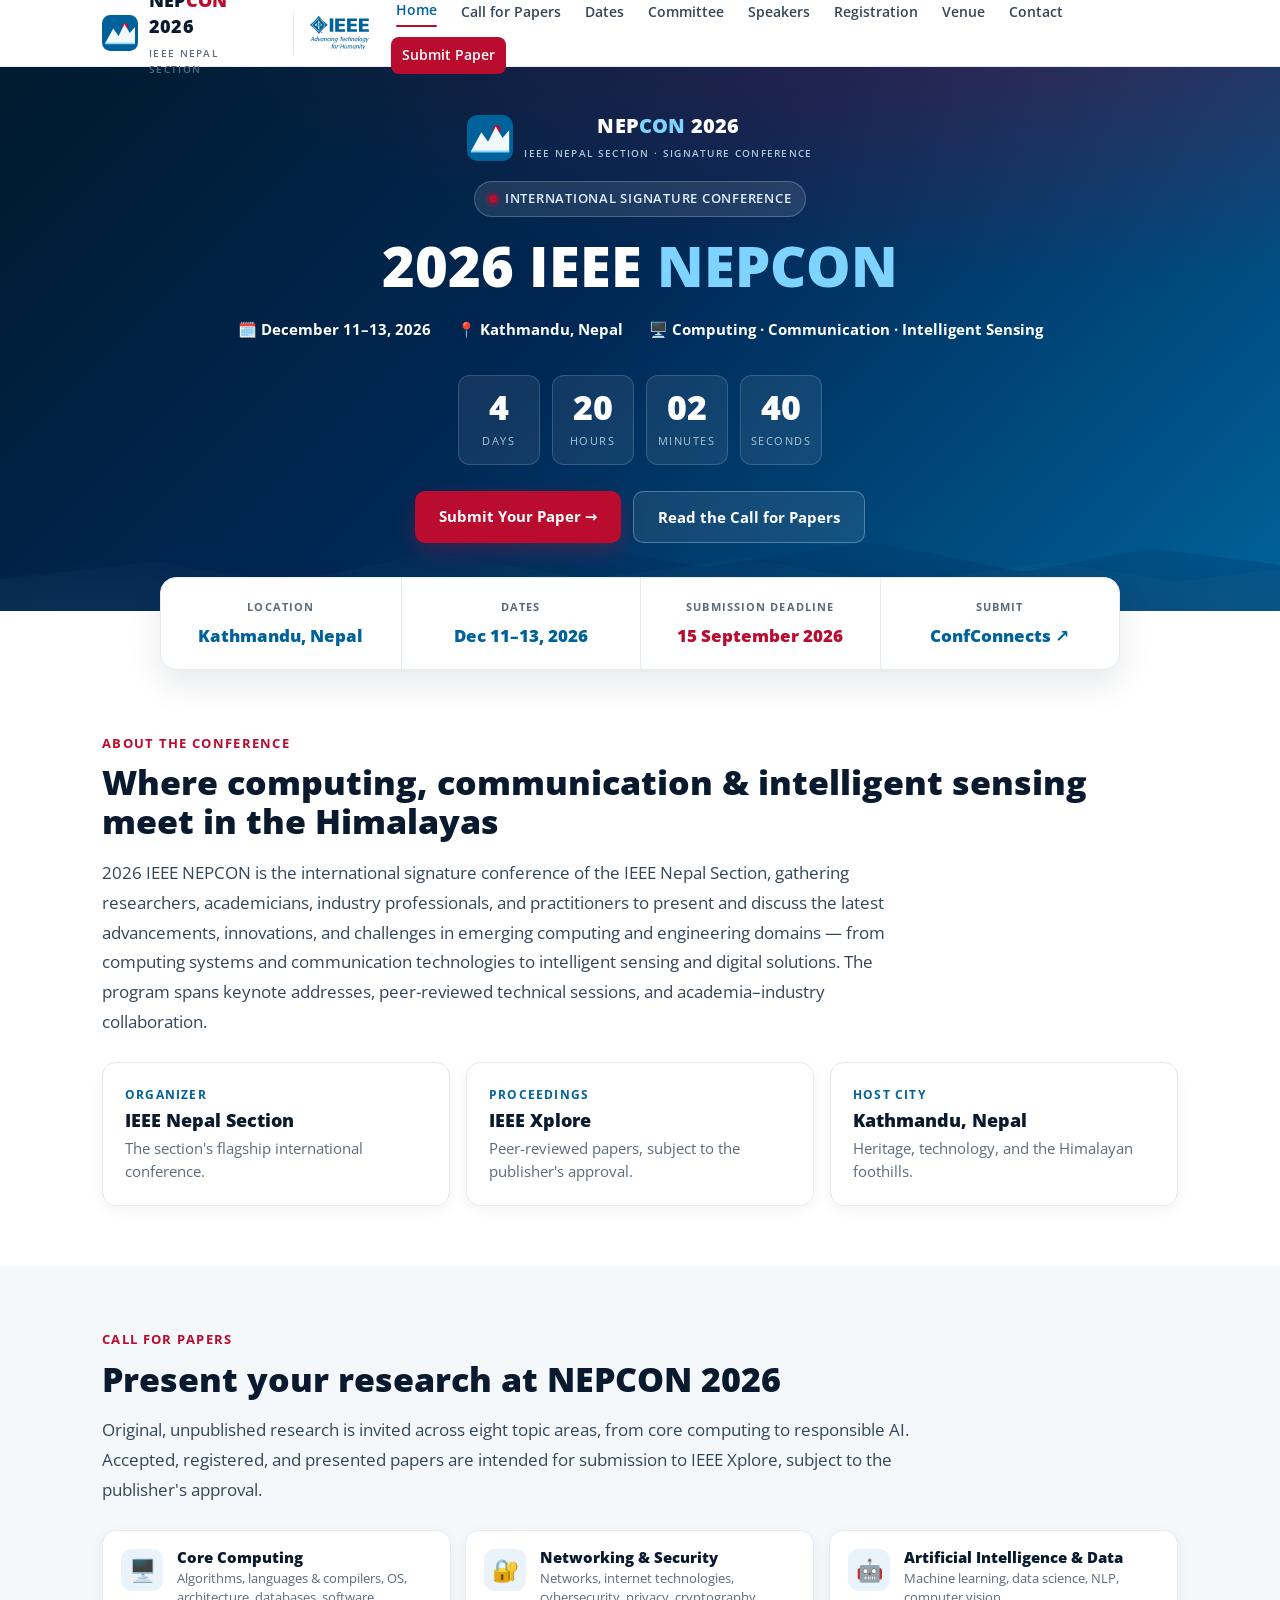
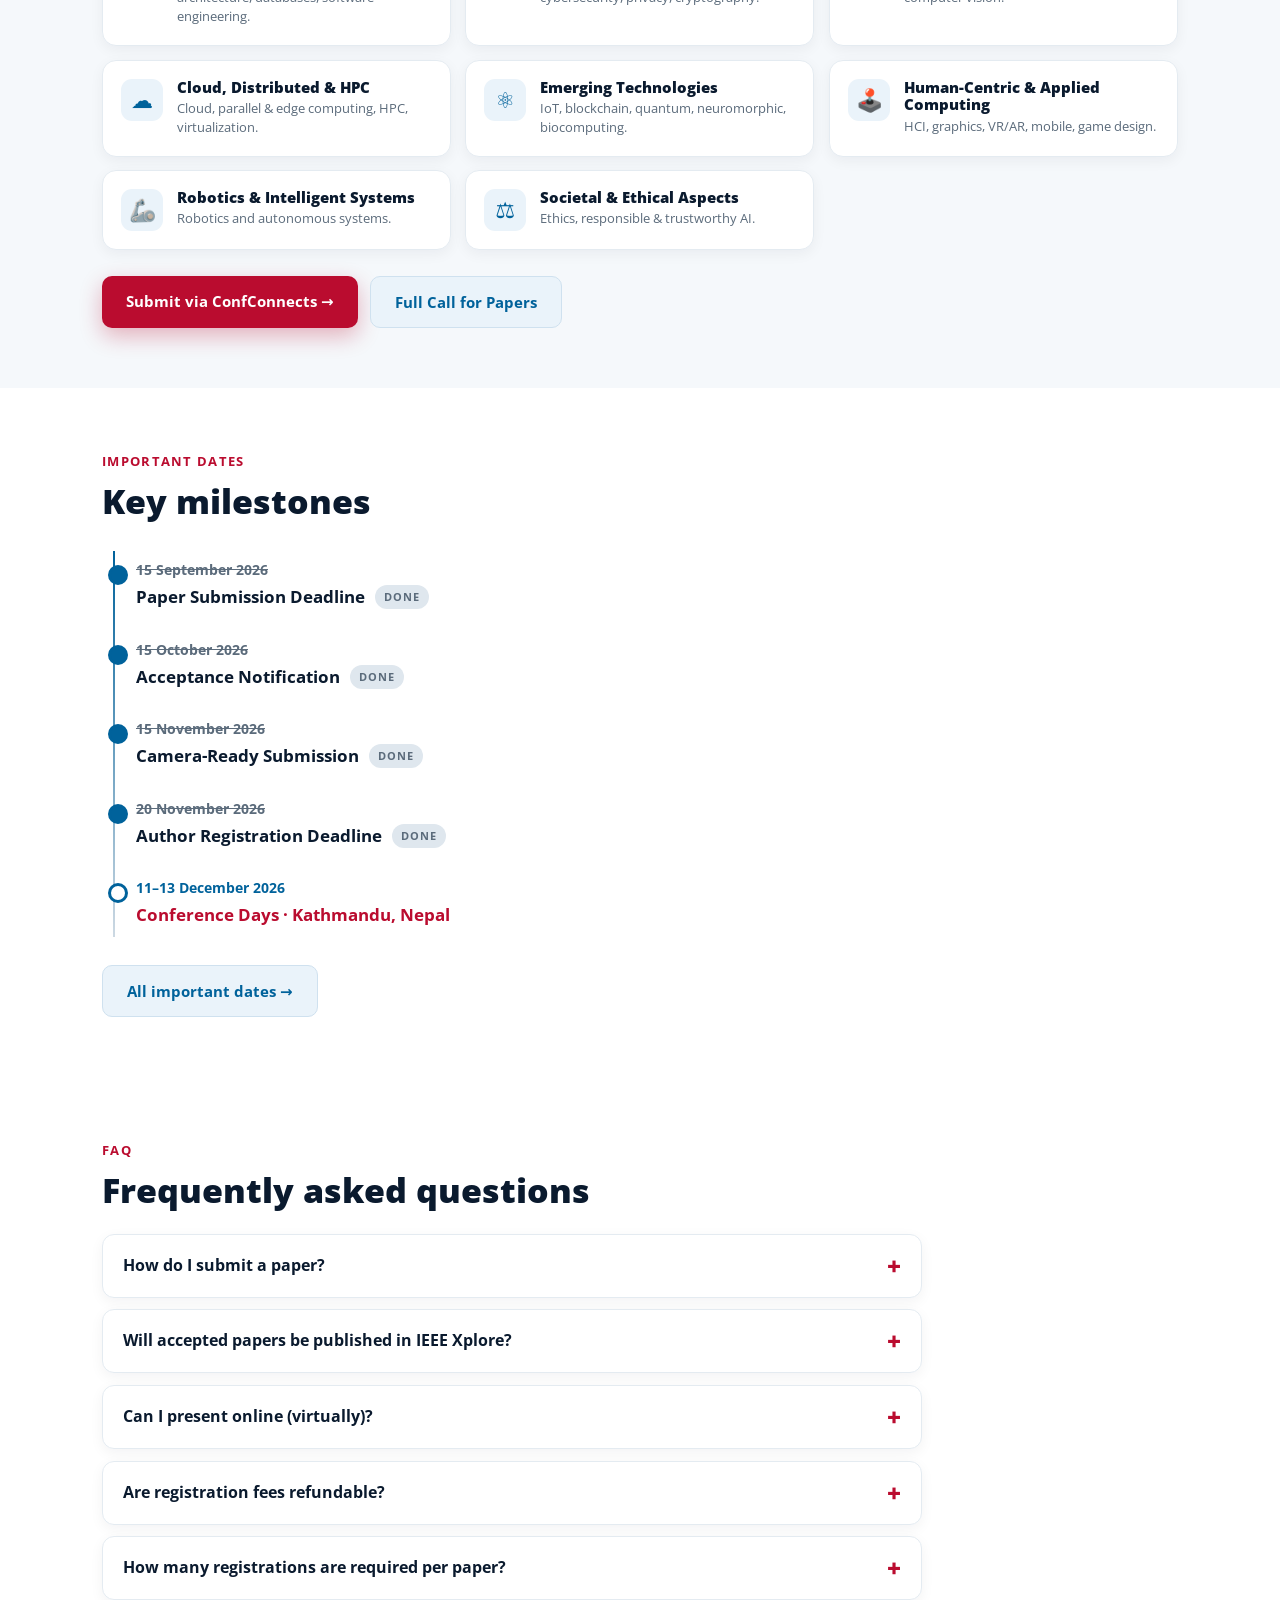
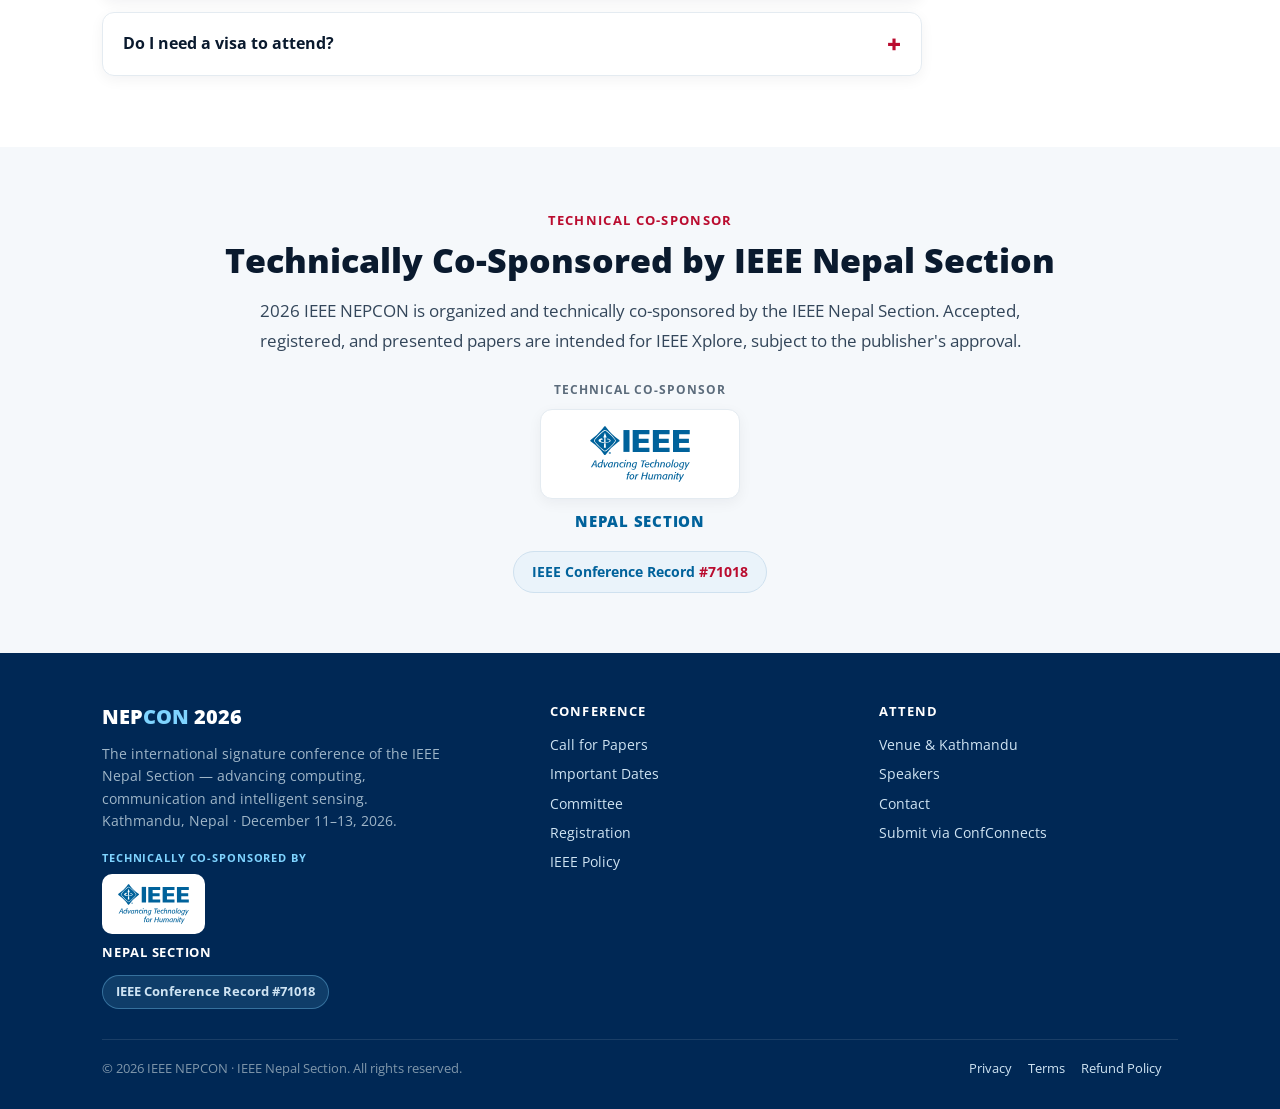
==== commit cd005270: "Important dates: shift all deadlines forward by one month Paper submission 15 Aug -> 15 Sep 2026, ac" ====
--- a/index.html
+++ b/index.html
@@ -41,7 +41,7 @@
       <div class="quickfacts">
         <div class="qf"><div class="qk">Location</div><div class="qv">Kathmandu, Nepal</div></div>
         <div class="qf"><div class="qk">Dates</div><div class="qv">Dec 11–13, 2026</div></div>
-        <div class="qf"><div class="qk">Submission Deadline</div><div class="qv accent">15 August 2026</div></div>
+        <div class="qf"><div class="qk">Submission Deadline</div><div class="qv accent">15 September 2026</div></div>
         <div class="qf"><div class="qk">Submit</div><div class="qv"><a href="https://app.confconnects.com/conference/m8BpmCrWuCTHCgJbGHs0" target="_blank" rel="noopener">ConfConnects ↗</a></div></div>
       </div>
     </div>
@@ -92,10 +92,10 @@
         <span class="eyebrow">Important Dates</span>
         <h2 class="st">Key milestones</h2>
         <ul class="timeline">
-          <li class="item" data-date="2026-08-15"><div class="date">15 August 2026</div><div class="ttl">Paper Submission Deadline</div></li>
-          <li class="item" data-date="2026-09-15"><div class="date">15 September 2026</div><div class="ttl">Acceptance Notification</div></li>
-          <li class="item" data-date="2026-10-15"><div class="date">15 October 2026</div><div class="ttl">Camera-Ready Submission</div></li>
-          <li class="item" data-date="2026-10-20"><div class="date">20 October 2026</div><div class="ttl">Author Registration Deadline</div></li>
+          <li class="item" data-date="2026-09-15"><div class="date">15 September 2026</div><div class="ttl">Paper Submission Deadline</div></li>
+          <li class="item" data-date="2026-10-15"><div class="date">15 October 2026</div><div class="ttl">Acceptance Notification</div></li>
+          <li class="item" data-date="2026-11-15"><div class="date">15 November 2026</div><div class="ttl">Camera-Ready Submission</div></li>
+          <li class="item" data-date="2026-11-20"><div class="date">20 November 2026</div><div class="ttl">Author Registration Deadline</div></li>
           <li class="item final" data-date="2026-12-11"><div class="date">11–13 December 2026</div><div class="ttl">Conference Days · Kathmandu, Nepal</div></li>
         </ul>
         <div style="margin-top:22px;"><a class="btn btn--light" href="important-dates.html">All important dates →</a></div>
@@ -107,11 +107,11 @@
         <span class="eyebrow">FAQ</span>
         <h2 class="st">Frequently asked questions</h2>
         <div class="faq">
-          <details><summary>How do I submit a paper?</summary><p>All papers are submitted electronically through the <a href="https://app.confconnects.com/conference/m8BpmCrWuCTHCgJbGHs0" target="_blank" rel="noopener">ConfConnects portal</a> using the official IEEE conference paper template (2-column). The submission deadline is 15 August 2026 — see the <a href="call-for-papers.html">Call for Papers</a>.</p></details>
+          <details><summary>How do I submit a paper?</summary><p>All papers are submitted electronically through the <a href="https://app.confconnects.com/conference/m8BpmCrWuCTHCgJbGHs0" target="_blank" rel="noopener">ConfConnects portal</a> using the official IEEE conference paper template (2-column). The submission deadline is 15 September 2026 — see the <a href="call-for-papers.html">Call for Papers</a>.</p></details>
           <details><summary>Will accepted papers be published in IEEE Xplore?</summary><p>Accepted, registered, and presented papers are intended for submission to IEEE Xplore, subject to the publisher's approval and IEEE quality review.</p></details>
           <details><summary>Can I present online (virtually)?</summary><p>Yes, where permitted. Please note that <b>online presenters are not eligible for the conference kit</b> or other on-site physical materials. See <a href="registration.html">Registration</a>.</p></details>
           <details><summary>Are registration fees refundable?</summary><p>No. All registration fees are <b>non-refundable and non-transferable</b> once paid. Please review the <a href="refund.html">Refund Policy</a> before registering.</p></details>
-          <details><summary>How many registrations are required per paper?</summary><p>At least one author of each accepted paper must complete a full author registration by 20 October 2026 for the paper to be presented and included in the proceedings.</p></details>
+          <details><summary>How many registrations are required per paper?</summary><p>At least one author of each accepted paper must complete a full author registration by 20 November 2026 for the paper to be presented and included in the proceedings.</p></details>
           <details><summary>Do I need a visa to attend?</summary><p>Many nationalities can obtain a visa on arrival at Tribhuvan International Airport (KTM); please verify your country's requirements in advance. Contact the organizing committee for an official invitation letter — see <a href="venue.html">Venue</a>.</p></details>
         </div>
       </div>
